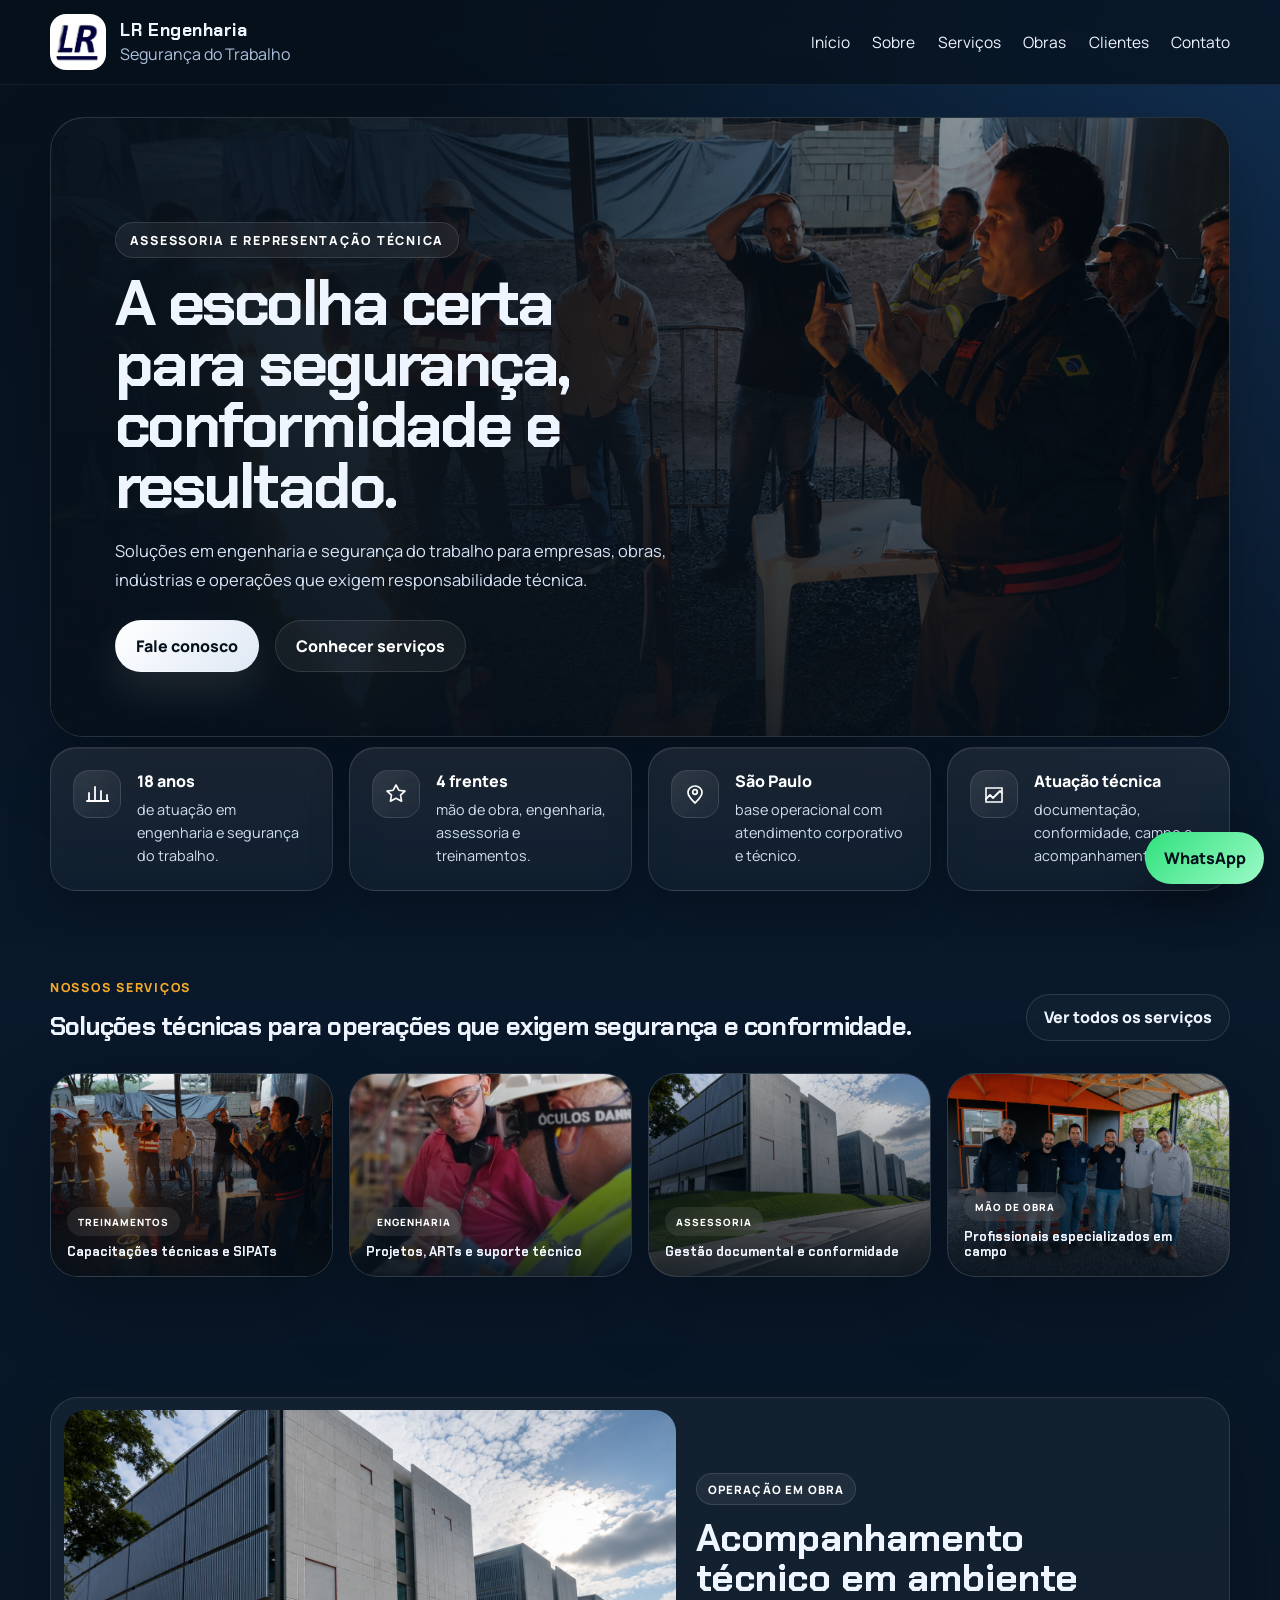
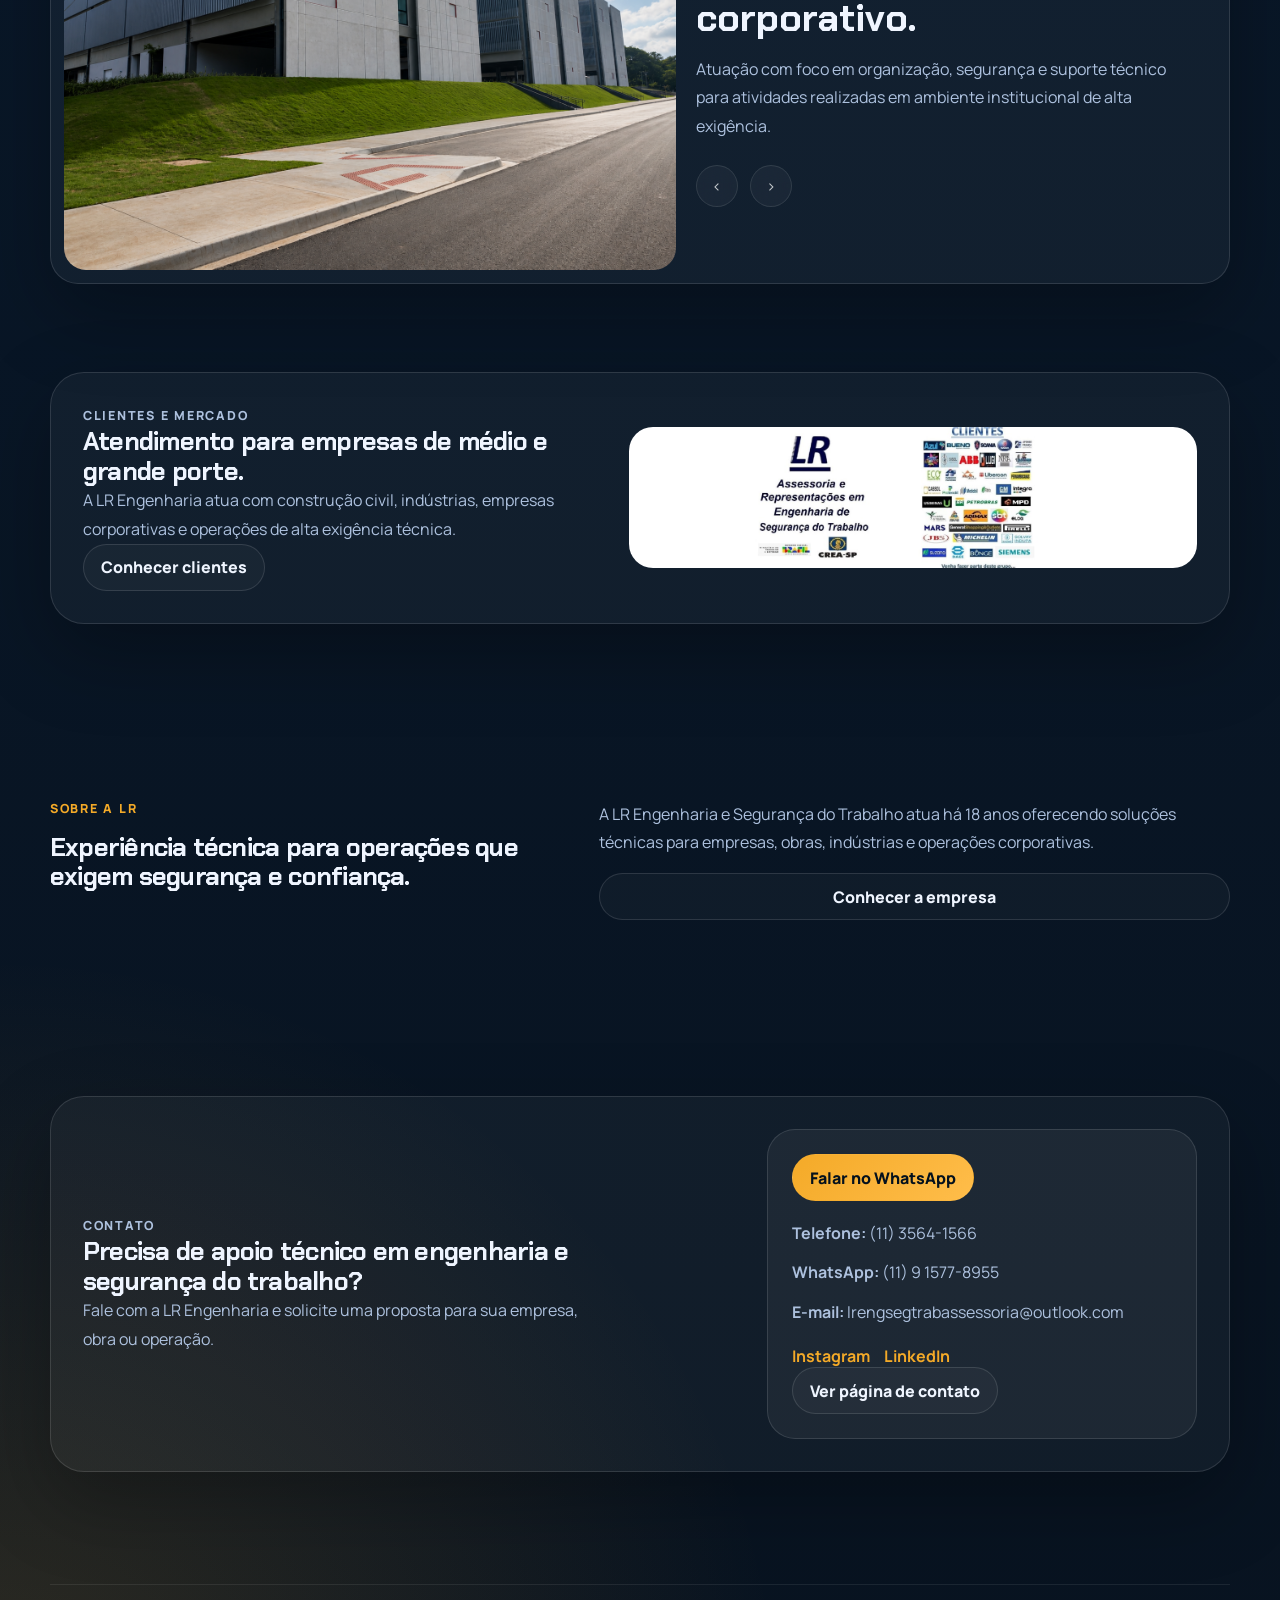
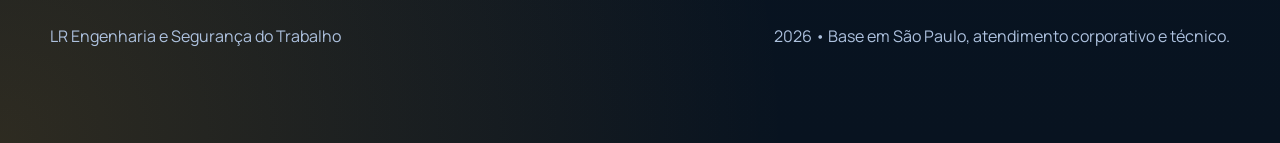
==== index.html @ dc9b36df "estrutura inicial do site LR Engenharia" ====
<!DOCTYPE html>
<html lang="pt-BR">

<head>
  <meta charset="UTF-8">
  <meta name="viewport" content="width=device-width, initial-scale=1.0">
  <title>LR Engenharia e Segurança do Trabalho</title>

  <meta name="description"
    content="Soluções inteligentes em engenharia e segurança do trabalho para empresas, indústrias e obras em São Paulo e em todo o Brasil.">

  <link rel="preconnect" href="https://fonts.googleapis.com">
  <link rel="preconnect" href="https://fonts.gstatic.com" crossorigin>

  <link
    href="https://fonts.googleapis.com/css2?family=Chakra+Petch:wght@500;600;700&family=Manrope:wght@400;500;600;700;800&display=swap"
    rel="stylesheet">

  <link rel="stylesheet" href="./css/global.css">
  <link rel="stylesheet" href="./css/header.css">
  <link rel="stylesheet" href="./css/hero.css">
  <link rel="stylesheet" href="./css/metrics.css">
  <link rel="stylesheet" href="./css/about.css">
  <link rel="stylesheet" href="./css/services.css">
  <link rel="stylesheet" href="./css/works.css">
  <link rel="stylesheet" href="./css/clients.css">
  <link rel="stylesheet" href="./css/contact.css">
  <link rel="stylesheet" href="./css/footer.css">
  <link rel="stylesheet" href="./css/whatsapp.css">
  <link rel="stylesheet" href="./css/responsive.css">
</head>

<body>
  <a class="skip-link" href="#conteudo">Pular para o conteúdo</a>

  <header class="site-header">
    <div class="container header-inner">
      <a class="brand" href="./index.html" aria-label="LR Engenharia e Segurança do Trabalho">
        <img src="./assets/media/logo-lr.jfif" alt="Logo LR Engenharia">

        <div class="brand-copy">
          <strong>LR Engenharia</strong>
          <span>Segurança do Trabalho</span>
        </div>
      </a>

      <button class="menu-toggle" type="button" aria-expanded="false" aria-controls="primary-nav"
        aria-label="Abrir menu">
        <span></span>
        <span></span>
      </button>

      <nav class="primary-nav" id="primary-nav" aria-label="Principal">
        <a href="./index.html">Início</a>
        <a href="./pages/sobre.html">Sobre</a>
        <a href="./pages/servicos.html">Serviços</a>
        <a href="./pages/obras.html">Obras</a>
        <a href="./pages/clientes.html">Clientes</a>
        <a href="./pages/contato.html">Contato</a>
      </nav>
    </div>
  </header>

  <main id="conteudo">

    <!-- HERO -->
    <section class="hero" id="inicio">
      <div class="container">
        <div class="hero-showcase">
          <div class="hero-slider" aria-label="Destaques da LR Engenharia">

            <article class="hero-slide hero-slide--training is-active">
              <img src="./assets/media/treinamento-fogo.png" alt="Treinamento prático de segurança do trabalho em obra">

              <div class="hero-overlay">
                <p class="eyebrow">Assessoria e representação técnica</p>

                <h1>A escolha certa para segurança, conformidade e resultado.</h1>

                <p class="hero-text">
                  Soluções em engenharia e segurança do trabalho para empresas,
                  obras, indústrias e operações que exigem responsabilidade técnica.
                </p>

                <div class="hero-actions">
                  <a class="button button-primary" href="https://wa.me/5511915778955" target="_blank" rel="noreferrer">
                    Fale conosco
                  </a>

                  <a class="button button-secondary" href="./pages/servicos.html">
                    Conhecer serviços
                  </a>
                </div>
              </div>
            </article>

            <article class="hero-slide hero-slide--team">
              <img src="./assets/media/faculdade-de-medicina-usp-rbp-sp.png"
                alt="Equipe da LR Engenharia em ambiente corporativo de obra">

              <div class="hero-overlay">
                <p class="eyebrow">Operação em campo</p>

                <h1>Suporte técnico para obras, indústrias e operações críticas.</h1>

                <p class="hero-text">
                  Atuação em campo com foco em segurança, documentação,
                  treinamentos e acompanhamento contínuo.
                </p>

                <div class="hero-actions">
                  <a class="button button-primary" href="./pages/obras.html">
                    Ver obras
                  </a>
                </div>
              </div>
            </article>

            <article class="hero-slide hero-slide--partnership">
              <img src="./assets/media/parceria-mpd-engenharia.png"
                alt="Equipe da LR Engenharia em parceria com cliente">

              <div class="hero-overlay">
                <p class="eyebrow">Conformidade e confiança</p>

                <h1>Engenharia e segurança para empresas que exigem qualidade.</h1>

                <p class="hero-text">
                  Assessoria, treinamentos, documentação técnica e mão de obra
                  especializada para sustentar a operação do cliente.
                </p>

                <div class="hero-actions">
                  <a class="button button-primary" href="./pages/clientes.html">
                    Conhecer atuação
                  </a>
                </div>
              </div>
            </article>

          </div>
        </div>
      </div>
    </section>

    <!-- MÉTRICAS -->
    <section class="metrics">
      <div class="container metrics-panel">
        <div class="metrics-grid">

          <article>
            <div class="metric-icon" aria-hidden="true">
              <svg viewBox="0 0 24 24" fill="none">
                <path d="M4 19V11M10 19V5M16 19V9M22 19V13M2 19H24" stroke="currentColor" stroke-width="1.8"
                  stroke-linecap="round" />
              </svg>
            </div>

            <div>
              <strong>18 anos</strong>
              <span>de atuação em engenharia e segurança do trabalho.</span>
            </div>
          </article>

          <article>
            <div class="metric-icon" aria-hidden="true">
              <svg viewBox="0 0 24 24" fill="none">
                <path d="M12 3L14.8 8.2L21 9.1L16.5 13.2L17.6 19.2L12 16.2L6.4 19.2L7.5 13.2L3 9.1L9.2 8.2L12 3Z"
                  stroke="currentColor" stroke-width="1.6" stroke-linejoin="round" />
              </svg>
            </div>

            <div>
              <strong>4 frentes</strong>
              <span>mão de obra, engenharia, assessoria e treinamentos.</span>
            </div>
          </article>

          <article>
            <div class="metric-icon" aria-hidden="true">
              <svg viewBox="0 0 24 24" fill="none">
                <path d="M12 21C15.5 17.5 19 14.4 19 10.5C19 6.9 15.9 4 12 4C8.1 4 5 6.9 5 10.5C5 14.4 8.5 17.5 12 21Z"
                  stroke="currentColor" stroke-width="1.7" />
                <circle cx="12" cy="10" r="2.3" stroke="currentColor" stroke-width="1.7" />
              </svg>
            </div>

            <div>
              <strong>São Paulo</strong>
              <span>base operacional com atendimento corporativo e técnico.</span>
            </div>
          </article>

          <article>
            <div class="metric-icon" aria-hidden="true">
              <svg viewBox="0 0 24 24" fill="none">
                <path d="M4 17L8 13L11 16L18 9L20 11" stroke="currentColor" stroke-width="1.8" stroke-linecap="round"
                  stroke-linejoin="round" />
                <path d="M4 6H20V20H4V6Z" stroke="currentColor" stroke-width="1.6" />
              </svg>
            </div>

            <div>
              <strong>Atuação técnica</strong>
              <span>documentação, conformidade, campo e acompanhamento.</span>
            </div>
          </article>

        </div>
      </div>
    </section>

    <!-- SERVIÇOS RESUMIDOS -->
    <section class="section services" id="servicos">
      <div class="container">
        <div class="section-heading section-heading-inline">
          <div>
            <p class="eyebrow">Nossos serviços</p>
            <h2>Soluções técnicas para operações que exigem segurança e conformidade.</h2>
          </div>

          <a class="button button-secondary" href="./pages/servicos.html">
            Ver todos os serviços
          </a>
        </div>

        <div class="services-feature-grid">
          <article class="service-feature-card">
            <img src="./assets/media/treinamento-fogo.png" alt="Treinamento de segurança do trabalho">

            <div class="service-feature-copy">
              <span>Treinamentos</span>
              <h3>Capacitações técnicas e SIPATs</h3>
            </div>
          </article>

          <article class="service-feature-card">
            <img src="./assets/media/projeto-sylvamo.jpeg" alt="Atuação técnica em ambiente industrial">

            <div class="service-feature-copy">
              <span>Engenharia</span>
              <h3>Projetos, ARTs e suporte técnico</h3>
            </div>
          </article>

          <article class="service-feature-card">
            <img src="./assets/media/faculdade-de-medicina-usp-rbp-sp2.png" alt="Obra acompanhada pela LR Engenharia">

            <div class="service-feature-copy">
              <span>Assessoria</span>
              <h3>Gestão documental e conformidade</h3>
            </div>
          </article>

          <article class="service-feature-card">
            <img src="./assets/media/parceria-mpd-engenharia.png" alt="Equipe técnica em operação de campo">

            <div class="service-feature-copy">
              <span>Mão de obra</span>
              <h3>Profissionais especializados em campo</h3>
            </div>
          </article>
        </div>
      </div>
    </section>

    <!-- OBRAS RESUMIDAS -->
    <div class="work-slider">

      <!-- SLIDE 1 -->
      <div class="work-slide is-active">

        <div class="work-slide-image">
          <img src="./assets/media/faculdade-de-medicina-usp-rbp-sp2.png" alt="Obra acompanhada pela LR Engenharia">
        </div>

        <div class="work-slide-copy">

          <span>Operação em obra</span>

          <h3>
            Acompanhamento técnico em ambiente corporativo.
          </h3>

          <p>
            Atuação com foco em organização, segurança e suporte técnico
            para atividades realizadas em ambiente institucional
            de alta exigência.
          </p>

          <div class="work-controls">

            <button class="work-arrow work-prev" type="button" aria-label="Obra anterior">
              &lt;
            </button>

            <button class="work-arrow work-next" type="button" aria-label="Próxima obra">
              &gt;
            </button>

          </div>

        </div>

      </div>

      <!-- SLIDE 2 -->
      <div class="work-slide">

        <div class="work-slide-image">
          <img src="./assets/media/faculdade-de-medicina-usp-rbp-sp3.png"
            alt="Infraestrutura acompanhada pela LR Engenharia">
        </div>

        <div class="work-slide-copy">

          <span>Infraestrutura</span>

          <h3>
            Suporte técnico em operações estruturais.
          </h3>

          <p>
            Presença em campo para acompanhamento de atividades,
            leitura operacional, conformidade e melhoria da
            segurança nos processos.
          </p>

          <div class="work-controls">

            <button class="work-arrow work-prev" type="button" aria-label="Obra anterior">
              &lt;
            </button>

            <button class="work-arrow work-next" type="button" aria-label="Próxima obra">
              &gt;
            </button>

          </div>

        </div>

      </div>

      <!-- SLIDE 3 -->
      <div class="work-slide">

        <div class="work-slide-image">
          <img src="./assets/media/faculdade-de-medicina-usp-rbp-sp3.png" alt="Atuação técnica em ambiente industrial">
        </div>

        <div class="work-slide-copy">

          <span>Indústria</span>

          <h3>
            Atuação em ambientes produtivos e industriais.
          </h3>

          <p>
            Apoio técnico para operações industriais com exigência
            de segurança, documentação e acompanhamento especializado.
          </p>

          <div class="work-controls">

            <button class="work-arrow work-prev" type="button" aria-label="Obra anterior">
              &lt;
            </button>

            <button class="work-arrow work-next" type="button" aria-label="Próxima obra">
              &gt;
            </button>

          </div>

        </div>

      </div>

    </div>

    <!-- CLIENTES RESUMIDOS -->
    <section class="section clients" id="clientes">
      <div class="container clients-panel">
        <div class="clients-copy">
          <p class="eyebrow">Clientes e mercado</p>

          <h2>Atendimento para empresas de médio e grande porte.</h2>

          <p>
            A LR Engenharia atua com construção civil, indústrias,
            empresas corporativas e operações de alta exigência técnica.
          </p>

          <a class="button button-secondary" href="./pages/clientes.html">
            Conhecer clientes
          </a>
        </div>

        <div class="client-proof">
          <img src="./assets/media/logo-clientes.jfif" alt="Clientes atendidos pela LR Engenharia">
        </div>
      </div>
    </section>

    <!-- SOBRE RESUMIDO -->
    <section class="section about" id="sobre">
      <div class="container split-layout">
        <div class="section-heading">
          <p class="eyebrow">Sobre a LR</p>
          <h2>Experiência técnica para operações que exigem segurança e confiança.</h2>
        </div>

        <div class="about-copy">
          <p>
            A LR Engenharia e Segurança do Trabalho atua há 18 anos oferecendo
            soluções técnicas para empresas, obras, indústrias e operações corporativas.
          </p>

          <a class="button button-secondary" href="./pages/sobre.html">
            Conhecer a empresa
          </a>
        </div>
      </div>
    </section>

    <!-- CONTATO RESUMIDO -->
    <section class="section cta" id="contato">
      <div class="container cta-panel">
        <div>
          <p class="eyebrow">Contato</p>

          <h2>Precisa de apoio técnico em engenharia e segurança do trabalho?</h2>

          <p>
            Fale com a LR Engenharia e solicite uma proposta para sua empresa,
            obra ou operação.
          </p>
        </div>

        <div class="contact-card">
          <a class="button button-primary" href="https://wa.me/5511915778955" target="_blank" rel="noreferrer">
            Falar no WhatsApp
          </a>

          <ul>
            <li><strong>Telefone:</strong> (11) 3564-1566</li>
            <li><strong>WhatsApp:</strong> (11) 9 1577-8955</li>
            <li><strong>E-mail:</strong> lrengsegtrabassessoria@outlook.com</li>
          </ul>

          <div class="social-links" aria-label="Redes sociais da empresa">
            <a href="https://www.instagram.com/lr.eng10/" target="_blank" rel="noreferrer">Instagram</a>

            <a href="https://www.linkedin.com/in/lr-engenharia-e-seguran%C3%A7a-trabalho-809b781a6/" target="_blank"
              rel="noreferrer">
              LinkedIn
            </a>
          </div>

          <a class="button button-secondary" href="./pages/contato.html">
            Ver página de contato
          </a>
        </div>
      </div>
    </section>

  </main>

  <footer class="site-footer">
    <div class="container footer-inner">
      <p>LR Engenharia e Segurança do Trabalho</p>
      <p><span id="current-year"></span> • Base em São Paulo, atendimento corporativo e técnico.</p>
    </div>
  </footer>

  <a class="whatsapp-float" href="https://wa.me/5511915778955" target="_blank" rel="noreferrer"
    aria-label="Falar no WhatsApp">
    WhatsApp
  </a>

  <script src="./js/menu.js"></script>
  <script src="./js/slider.js"></script>
  <script src="./js/works-slider.js"></script>
  <script src="./js/main.js"></script>
</body>

</html>
---- css/global.css ----
:root {
    --bg: #081320;
    --surface: #0d1d31;
    --surface-soft: #132843;
    --card: rgba(255, 255, 255, 0.04);
    --card-strong: rgba(255, 255, 255, 0.08);
    --text: #eff5ff;
    --muted: #adc1de;
    --line: rgba(255, 255, 255, 0.12);
    --primary: #1c4f8f;
    --primary-soft: #2766b3;
    --accent: #f4aa28;
    --accent-strong: #ffbd4a;
    --shadow: 0 30px 80px rgba(0, 0, 0, 0.28);
    --radius: 24px;
    --container: min(1180px, calc(100% - 2rem));
}

* {
    box-sizing: border-box;
}

html {
    scroll-behavior: smooth;
}

body {
    margin: 0;
    min-width: 320px;
    font-family: "Manrope", sans-serif;
    color: var(--text);
    background:
        radial-gradient(circle at top right, rgba(39, 102, 179, 0.35), transparent 24%),
        radial-gradient(circle at bottom left, rgba(244, 170, 40, 0.16), transparent 22%),
        linear-gradient(180deg, #06111c 0%, #09182a 30%, #081320 100%);
}

img {
    display: block;
    max-width: 100%;
}

a {
    color: inherit;
    text-decoration: none;
}

button {
    font: inherit;
}

.container {
    width: var(--container);
    margin: 0 auto;
}

.section {
    padding: 5.5rem 0;
}

h1,
h2,
h3 {
    margin: 0;
    font-family: "Chakra Petch", sans-serif;
    line-height: 1;
}

h1 {
    font-size: clamp(2.25rem, 4.1vw, 4.1rem);
    line-height: 0.95;
    max-width: 11ch;
}

h2 {
    font-size: clamp(1.35rem, 2vw, 2rem);
    line-height: 1.15;
    letter-spacing: -0.03em;
}

h3 {
    font-size: 1.35rem;
    line-height: 1.1;
}

.eyebrow {
    margin: 0 0 1rem;
    color: var(--accent);
    text-transform: uppercase;
    letter-spacing: 0.14em;
    font-size: 0.78rem;
    font-weight: 800;
}

.button {
    display: inline-flex;
    align-items: center;
    justify-content: center;
    min-height: 46px;
    padding: 0.72rem 1.05rem;
    border-radius: 999px;
    border: 1px solid transparent;
    font-weight: 800;
    transition: transform 180ms ease, background 180ms ease, border-color 180ms ease;
}

.button:hover,
.button:focus-visible {
    transform: translateY(-1px);
}

.button-primary {
    color: #04111d;
    background: linear-gradient(135deg, var(--accent), var(--accent-strong));
}

.button-secondary {
    border-color: var(--line);
    background: rgba(255, 255, 255, 0.03);
}
---- css/header.css ----
.skip-link {
    position: absolute;
    left: 1rem;
    top: -4rem;
    z-index: 100;
    padding: 0.8rem 1rem;
    border-radius: 999px;
    color: #06111c;
    background: var(--accent);
}

.skip-link:focus {
    top: 1rem;
}

.site-header {
    position: sticky;
    top: 0;
    z-index: 20;
    backdrop-filter: blur(16px);
    background: rgba(6, 17, 28, 0.72);
    border-bottom: 1px solid rgba(255, 255, 255, 0.06);
}

.header-inner {
    display: flex;
    align-items: center;
    justify-content: space-between;
    gap: 1rem;
    min-height: 84px;
}

.brand {
    display: inline-flex;
    align-items: center;
    gap: 0.9rem;
}

.brand img {
    width: 56px;
    height: 56px;
    object-fit: contain;
    border-radius: 16px;
    background: #fff;
    padding: 0.35rem;
}

.brand-copy {
    display: grid;
    gap: 0.15rem;
}

.brand-copy strong {
    font-family: "Chakra Petch", sans-serif;
    font-size: 1.1rem;
    letter-spacing: 0.03em;
}

.brand-copy span {
    color: var(--muted);
}

.primary-nav {
    display: flex;
    align-items: center;
    gap: 1.4rem;
}

.primary-nav a {
    font-size: 0.97rem;
    position: relative;
}

.primary-nav a::after {
    content: "";
    position: absolute;
    left: 0;
    bottom: -0.35rem;
    width: 100%;
    height: 2px;
    transform: scaleX(0);
    transform-origin: left;
    background: linear-gradient(90deg, var(--accent), transparent);
    transition: transform 180ms ease;
}

.primary-nav a:hover::after,
.primary-nav a:focus-visible::after {
    transform: scaleX(1);
}

.menu-toggle {
    display: none;
    width: 52px;
    height: 52px;
    border: 1px solid var(--line);
    border-radius: 16px;
    background: rgba(255, 255, 255, 0.02);
    color: var(--text);
}

.menu-toggle span {
    display: block;
    width: 22px;
    height: 2px;
    margin: 6px auto;
    background: currentColor;
}
---- css/hero.css ----
.hero {
    padding: 2rem 0 0;
}

.hero-showcase {
    position: relative;
}

.hero-slider {
    position: relative;
    min-height: 620px;
    overflow: hidden;
    border-radius: 34px;
    border: 1px solid rgba(255, 255, 255, 0.14);
    background: #06111c;
    box-shadow: var(--shadow);
}

.hero-slide {
    position: absolute;
    inset: 0;
    opacity: 0;
    transition: opacity 900ms ease;
}

.hero-slide.is-active {
    opacity: 1;
}

.hero-slide img {
    width: 100%;
    height: 100%;
    object-fit: cover;
    object-position: center;
    transform: scale(1.03);
}

.hero-slide::after {
    content: "";
    position: absolute;
    inset: 0;
    background:
        linear-gradient(90deg,
            rgba(6, 17, 28, 0.96) 0%,
            rgba(6, 17, 28, 0.84) 35%,
            rgba(6, 17, 28, 0.48) 65%,
            rgba(6, 17, 28, 0.22) 100%),
        linear-gradient(180deg,
            rgba(6, 17, 28, 0.12) 0%,
            rgba(6, 17, 28, 0.78) 100%);
}

.hero-overlay {
    position: absolute;
    left: clamp(1.5rem, 5vw, 4.5rem);
    bottom: clamp(1.5rem, 5vw, 4rem);
    z-index: 2;
    width: min(92%, 680px);
}

.hero-overlay .eyebrow {
    display: inline-flex;
    align-items: center;
    gap: 0.55rem;

    padding: 0.55rem 0.85rem;

    border-radius: 999px;

    margin-bottom: 1rem;

    color: #ffffff;

    background: rgba(255, 255, 255, 0.06);

    border: 1px solid rgba(255, 255, 255, 0.12);

    backdrop-filter: blur(10px);
}

.hero-overlay h1 {
    max-width: 13ch;
    font-size: clamp(2.5rem, 5vw, 5rem);
    line-height: 0.95;
    letter-spacing: -0.04em;
}

.hero-text {
    max-width: 58ch;
    margin: 1.2rem 0 0;
    font-size: 1.03rem;
    line-height: 1.75;
    color: #d6e4f7;
}

.hero-actions {
    display: flex;
    flex-wrap: wrap;
    gap: 1rem;
    margin-top: 1.6rem;
}

.hero-actions .button {
    min-height: 52px;
    padding: 0.85rem 1.25rem;
}

.hero-actions .button-primary {
    color: #06111c;

    background:
        linear-gradient(135deg,
            #ffffff,
            #dfe8f5);

    box-shadow:
        0 18px 40px rgba(255, 255, 255, 0.10);
}

.hero-actions .button-primary:hover {
    background:
        linear-gradient(135deg,
            #ffffff,
            #ffffff);

    transform: translateY(-2px);
}

.hero-actions .button-secondary {
    color: #ffffff;

    border: 1px solid rgba(255, 255, 255, 0.12);

    background: rgba(255, 255, 255, 0.05);

    backdrop-filter: blur(10px);
}

.hero-slide--training img {
    object-position: center 30%;
}

.hero-slide--team img {
    object-position: center 24%;
}

.hero-slide--partnership img {
    object-position: center 22%;
}
---- css/metrics.css ----
.metrics {
    position: relative;
    z-index: 3;

    margin-top: 10px;
    padding-bottom: 0;
}

.metrics-panel {
    position: relative;
}

.metrics-grid {
    display: grid;
    grid-template-columns: repeat(4, 1fr);
    gap: 1rem;
}

.metrics article {
    position: relative;

    display: flex;
    align-items: flex-start;
    gap: 1rem;

    padding: 1.4rem;

    border-radius: 26px;

    border: 1px solid rgba(255, 255, 255, 0.12);

    background:
        linear-gradient(180deg,
            rgba(255, 255, 255, 0.08),
            rgba(255, 255, 255, 0.03));

    backdrop-filter: blur(16px);

    box-shadow:
        0 20px 40px rgba(0, 0, 0, 0.24),
        inset 0 1px 0 rgba(255, 255, 255, 0.06);

    transition:
        transform 220ms ease,
        border-color 220ms ease,
        background 220ms ease;
}

.metrics article:hover {
    transform: translateY(-4px);

    border-color: rgba(255, 255, 255, 0.18);

    background:
        linear-gradient(180deg,
            rgba(255, 255, 255, 0.11),
            rgba(255, 255, 255, 0.04));
}

.metric-icon {
    flex: 0 0 48px;

    display: inline-flex;
    align-items: center;
    justify-content: center;

    width: 48px;
    height: 48px;

    border-radius: 16px;

    color: #ffffff;

    background:
        linear-gradient(135deg,
            rgba(255, 255, 255, 0.10),
            rgba(255, 255, 255, 0.03));

    border: 1px solid rgba(255, 255, 255, 0.10);
}

.metric-icon svg {
    width: 24px;
    height: 24px;
}

.metrics strong {
    display: block;

    margin-bottom: 0.35rem;

    color: #ffffff;

    font-size: 1rem;
    font-weight: 800;
}

.metrics span {
    display: block;

    color: #d0deef;

    font-size: 0.9rem;
    line-height: 1.6;
}
---- css/about.css ----
.about {
    padding-top: 5.5rem;
}

.split-layout {
    display: grid;
    grid-template-columns: 0.9fr 1.1fr;
    gap: 2rem;
    align-items: start;
}

.about-copy {
    display: grid;
    gap: 1rem;
}

.about-copy p {
    margin: 0;
    line-height: 1.8;
    color: var(--muted);
}

.about-tags {
    display: flex;
    flex-wrap: wrap;
    gap: 0.8rem;
    margin-top: 0.5rem;
}

.about-tags span {
    padding: 0.7rem 0.95rem;
    border-radius: 999px;
    border: 1px solid var(--line);
    background: rgba(255, 255, 255, 0.03);
}
---- css/services.css ----
.section-heading-inline {
    display: flex;
    align-items: end;
    justify-content: space-between;
    gap: 1.5rem;
}

.section-note {
    max-width: 34ch;
    line-height: 1.7;
    color: var(--muted);
}

.services-grid {
    display: grid;
    grid-template-columns: repeat(4, 1fr);
    gap: 1rem;
    margin-top: 2rem;
}

.service-card {
    min-height: 250px;
    padding: 1.5rem;
    border-radius: var(--radius);
    border: 1px solid var(--line);
    background: var(--card);
    box-shadow: var(--shadow);
}

.service-card h3 {
    margin-bottom: 0.75rem;
}

.service-card p {
    margin: 0;
    line-height: 1.75;
    color: var(--muted);
}

.services-feature-grid {
    display: grid;
    grid-template-columns: repeat(4, 1fr);
    gap: 1rem;
    margin-top: 2rem;
}

.service-feature-card {
    position: relative;

    overflow: hidden;

    min-height: 190px;

    aspect-ratio: 1 / 0.72;

    border-radius: 28px;

    border: 1px solid var(--line);

    background: var(--card);

    box-shadow: var(--shadow);
}

.service-feature-card img {
    width: 100%;
    height: 100%;
    object-fit: cover;
    transition: transform 450ms ease;
}

.service-feature-card::after {
    content: "";
    position: absolute;
    inset: 0;
    background:
        linear-gradient(180deg,
            rgba(6, 17, 28, 0.05) 0%,
            rgba(6, 17, 28, 0.88) 100%);
}

.service-feature-card:hover img {
    transform: scale(1.06);
}

.service-feature-copy {
    position: absolute;
    left: 1rem;
    right: 1rem;
    bottom: 1rem;
    z-index: 1;
}

.service-feature-copy span {
    display: inline-flex;
    margin-bottom: 0.55rem;
    padding: 0.45rem 0.7rem;
    border-radius: 999px;
    color: #ffffff;
    font-size: 0.62rem;
    font-weight: 800;
    letter-spacing: 0.1em;
    text-transform: uppercase;
    background: rgba(255, 255, 255, 0.08);
    backdrop-filter: blur(10px);
}

.service-feature-copy h3 {

    font-size: 0.80rem;
    line-height: 1.2;
}
---- css/works.css ----
.works-grid {
    display: grid;
    grid-template-columns: 1.15fr 0.85fr 0.85fr;
    gap: 1rem;
    margin-top: 2rem;
}

.work-card {
    position: relative;
    overflow: hidden;
    min-height: 360px;

    border-radius: calc(var(--radius) + 6px);
    border: 1px solid var(--line);

    background: var(--card);
    box-shadow: var(--shadow);
}

.work-card img {
    width: 100%;
    height: 100%;
    object-fit: cover;
    object-position: center center;

    transition: transform 400ms ease;
}

.work-card:hover img {
    transform: scale(1.04);
}

.work-card-featured {
    min-height: 460px;
}

.work-card-copy {
    position: absolute;
    left: 1rem;
    right: 1rem;
    bottom: 1rem;

    padding: 1rem;
    border-radius: 18px;

    backdrop-filter: blur(12px);

    background:
        linear-gradient(180deg,
            rgba(8, 19, 32, 0.12),
            rgba(8, 19, 32, 0.9));
}

.work-card-copy span {
    display: block;
    margin-bottom: 0.45rem;

    color: #d5e5ff;

    text-transform: uppercase;
    letter-spacing: 0.11em;
    font-size: 0.72rem;
    font-weight: 800;
}

.work-card-copy h3 {
    font-size: 1.05rem;
    line-height: 1.25;
}

.work-card--building-a img {
    object-position: center 52%;
}

.work-card--building-b img {
    object-position: center 54%;
}

.work-card--portrait img {
    object-position: center 18%;
}

.work-slider {
    position: relative;
    width: 100%;
    max-width: 1180px;
    margin: 2rem auto 0;
}

.work-slide {
    display: none;
    grid-template-columns: 1fr 0.85fr;
    gap: 1.2rem;
    align-items: center;

    padding: 0.8rem;
    border-radius: 28px;
    border: 1px solid var(--line);
    background: var(--card);
    box-shadow: var(--shadow);
}

.work-slide.is-active {
    display: grid;
}

.work-slide-image {
    min-height: 260px;
    border-radius: 22px;
    overflow: hidden;
}

.work-slide-image img {
    width: 100%;
    height: 100%;
    object-fit: cover;
}

.work-slide-copy {
    padding: 0.5rem 1rem 0.5rem 0;
}

.work-slide-copy span {
    display: inline-flex;
    margin-bottom: 0.8rem;
    padding: 0.45rem 0.7rem;
    border-radius: 999px;

    color: #ffffff;
    font-size: 0.72rem;
    font-weight: 800;
    letter-spacing: 0.1em;
    text-transform: uppercase;

    background: rgba(255, 255, 255, 0.06);
    border: 1px solid rgba(255, 255, 255, 0.12);
}

.work-slide-copy h3 {
    max-width: 16ch;
    margin-bottom: 1rem;
    font-size: clamp(1.6rem, 3vw, 2.8rem);
    line-height: 1.05;
}

.work-slide-copy p {
    max-width: 48ch;
    margin: 0;
    color: var(--muted);
    line-height: 1.8;
}

.work-controls {
    display: flex;
    gap: 0.8rem;

    margin-top: 1.5rem;
}

.work-arrow {
    display: inline-flex;
    align-items: center;
    justify-content: center;

    width: 42px;
    height: 42px;

    border-radius: 999px;

    border: 1px solid rgba(255, 255, 255, 0.10);

    color: rgba(255, 255, 255, 0.75);

    background: rgba(255, 255, 255, 0.04);

    backdrop-filter: blur(10px);

    transition:
        background 180ms ease,
        transform 180ms ease,
        color 180ms ease;

    cursor: pointer;
}

.work-arrow:hover {
    color: #ffffff;

    background: rgba(255, 255, 255, 0.10);

    transform: translateY(-2px);
}
---- css/clients.css ----
.clients-panel {
    display: grid;
    grid-template-columns: 0.95fr 1.05fr;
    align-items: center;
    gap: 2rem;

    padding: 2rem;
    border-radius: 34px;

    border: 1px solid var(--line);
    background: var(--card);
    box-shadow: var(--shadow);
}

.clients-copy p {
    margin: 0;
    line-height: 1.8;
    color: var(--muted);
}

.client-proof img {
    width: 100%;
    border-radius: 24px;
    background: #fff;
}
---- css/contact.css ----
.cta-panel {
    display: grid;
    grid-template-columns: 0.95fr 1.05fr;
    align-items: center;
    gap: 2rem;

    padding: 2rem;
    border-radius: 34px;

    border: 1px solid var(--line);
    background: var(--card);
    box-shadow: var(--shadow);
}

.cta-panel p {
    margin: 0;
    line-height: 1.8;
    color: var(--muted);
}

.contact-card {
    justify-self: end;

    width: min(100%, 430px);

    padding: 1.5rem;
    border-radius: 28px;

    border: 1px solid var(--line);

    background: rgba(255, 255, 255, 0.05);
}

.contact-card ul {
    display: grid;
    gap: 0.85rem;
    margin: 1.25rem 0 0;
    padding: 0;
    list-style: none;
}

.contact-card li {
    color: var(--muted);
    line-height: 1.6;
}

.social-links {
    display: flex;
    flex-wrap: wrap;
    gap: 0.9rem;
    margin-top: 1.25rem;
}

.social-links a {
    color: var(--accent);
    font-weight: 700;
}
---- css/footer.css ----
.site-footer {
    padding: 1.5rem 0 5rem;
}

.footer-inner {
    display: flex;
    flex-wrap: wrap;
    justify-content: space-between;
    gap: 0.5rem 1rem;
    border-top: 1px solid rgba(255, 255, 255, 0.08);
    padding-top: 1.5rem;
    color: var(--muted);
}
---- css/whatsapp.css ----
.whatsapp-float {
    position: fixed;
    right: 1rem;
    bottom: 1rem;
    z-index: 18;

    display: inline-flex;
    align-items: center;
    justify-content: center;

    min-height: 52px;
    padding: 0.85rem 1.15rem;

    border-radius: 999px;

    color: #04111d;
    font-weight: 800;

    background: linear-gradient(135deg, #2fe17d, #9dfac7);
    box-shadow: 0 22px 40px rgba(0, 0, 0, 0.25);
}
---- css/responsive.css ----
@media (max-width: 1080px) {

    .split-layout,
    .clients-panel,
    .cta-panel,
    .services-grid,
    .works-grid {
        grid-template-columns: 1fr;
    }

    .metrics-grid,
    .highlight-grid {
        grid-template-columns: repeat(2, 1fr);
    }

    .section-heading-inline {
        align-items: start;
        flex-direction: column;
    }

    .contact-card {
        justify-self: stretch;
        width: 100%;
    }

    .metrics {
        margin-top: -40px;
    }

    .services-feature-grid {
        grid-template-columns: repeat(2, 1fr);
    }
}

@media (max-width: 820px) {
    .menu-toggle {
        display: inline-block;
    }

    .primary-nav {
        position: absolute;
        top: calc(100% + 0.6rem);
        left: 1rem;
        right: 1rem;

        display: grid;
        gap: 0.3rem;

        padding: 1rem;
        border-radius: 24px;
        border: 1px solid var(--line);

        background: rgba(6, 17, 28, 0.96);

        transform: scale(0.98);
        transform-origin: top;
        opacity: 0;
        pointer-events: none;

        transition: opacity 180ms ease, transform 180ms ease;
    }

    .primary-nav.is-open {
        opacity: 1;
        pointer-events: auto;
        transform: scale(1);
    }

    .hero {
        padding-top: 2.5rem;
    }

    h1 {
        max-width: 12ch;
    }

    .hero-slider {
        min-height: 520px;
        border-radius: 24px;
    }

    .hero-overlay h1 {
        max-width: 12ch;
    }

    .hero-text {
        font-size: 0.96rem;
    }

    .brand-copy span {
        font-size: 0.88rem;
    }
}

@media (max-width: 560px) {
    .container {
        width: min(100% - 1rem, 100%);
    }

    .header-inner {
        min-height: 78px;
    }

    .brand {
        gap: 0.7rem;
    }

    .brand img {
        width: 48px;
        height: 48px;
    }

    .brand-copy strong {
        font-size: 0.98rem;
    }

    .metrics-grid {
        grid-template-columns: 1fr;
    }

    .metrics article {
        border-right: 0;
        border-bottom: 1px solid rgba(255, 255, 255, 0.08);
    }

    .metrics article:last-child {
        border-bottom: 0;
    }

    .hero-actions,
    .social-links {
        flex-direction: column;
    }

    .hero-overlay {
        width: calc(100% - 2rem);
    }

    .button,
    .whatsapp-float {
        width: 100%;
    }

    .section,
    .hero {
        padding-left: 0;
        padding-right: 0;
    }

    .section {
        padding-top: 4.5rem;
        padding-bottom: 4.5rem;
    }

    .clients-panel,


    .service-card,
    .highlight-card,
    .metrics article,
    .contact-card {
        padding: 1.15rem;
    }

    .hero {
        padding-top: 1rem;
    }

    .hero-slider {
        min-height: 560px;
        border-radius: 20px;
    }

    .hero-overlay {
        left: 1rem;
        right: 1rem;
        bottom: 1.2rem;
        width: auto;
    }

    .hero-overlay h1 {
        font-size: clamp(2rem, 12vw, 3rem);
    }

    .hero-actions .button {
        width: 100%;
    }

    .metrics {
        margin-top: -25px;
    }

    .metrics-grid {
        gap: 0.8rem;
    }

    .services-feature-grid {
        grid-template-columns: 1fr;
    }

    .service-feature-card {
        min-height: 240px;
    }
}
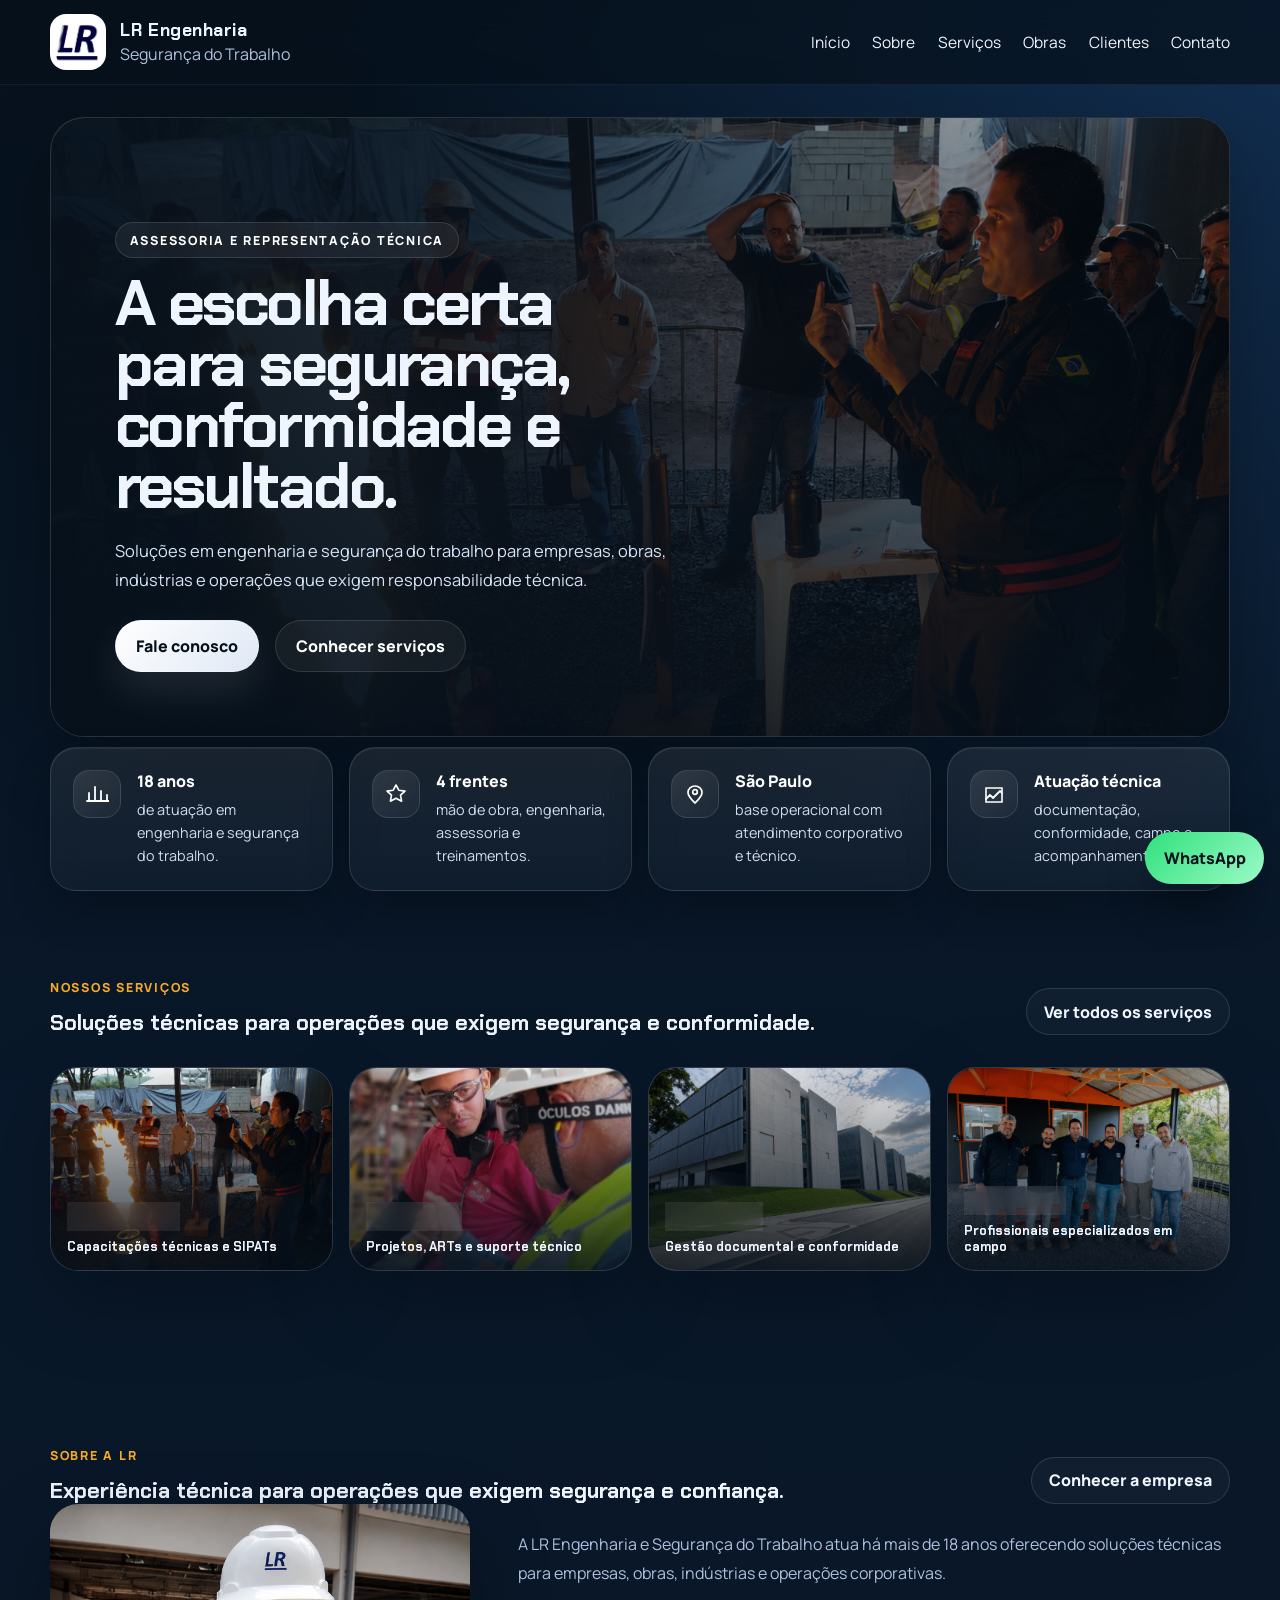
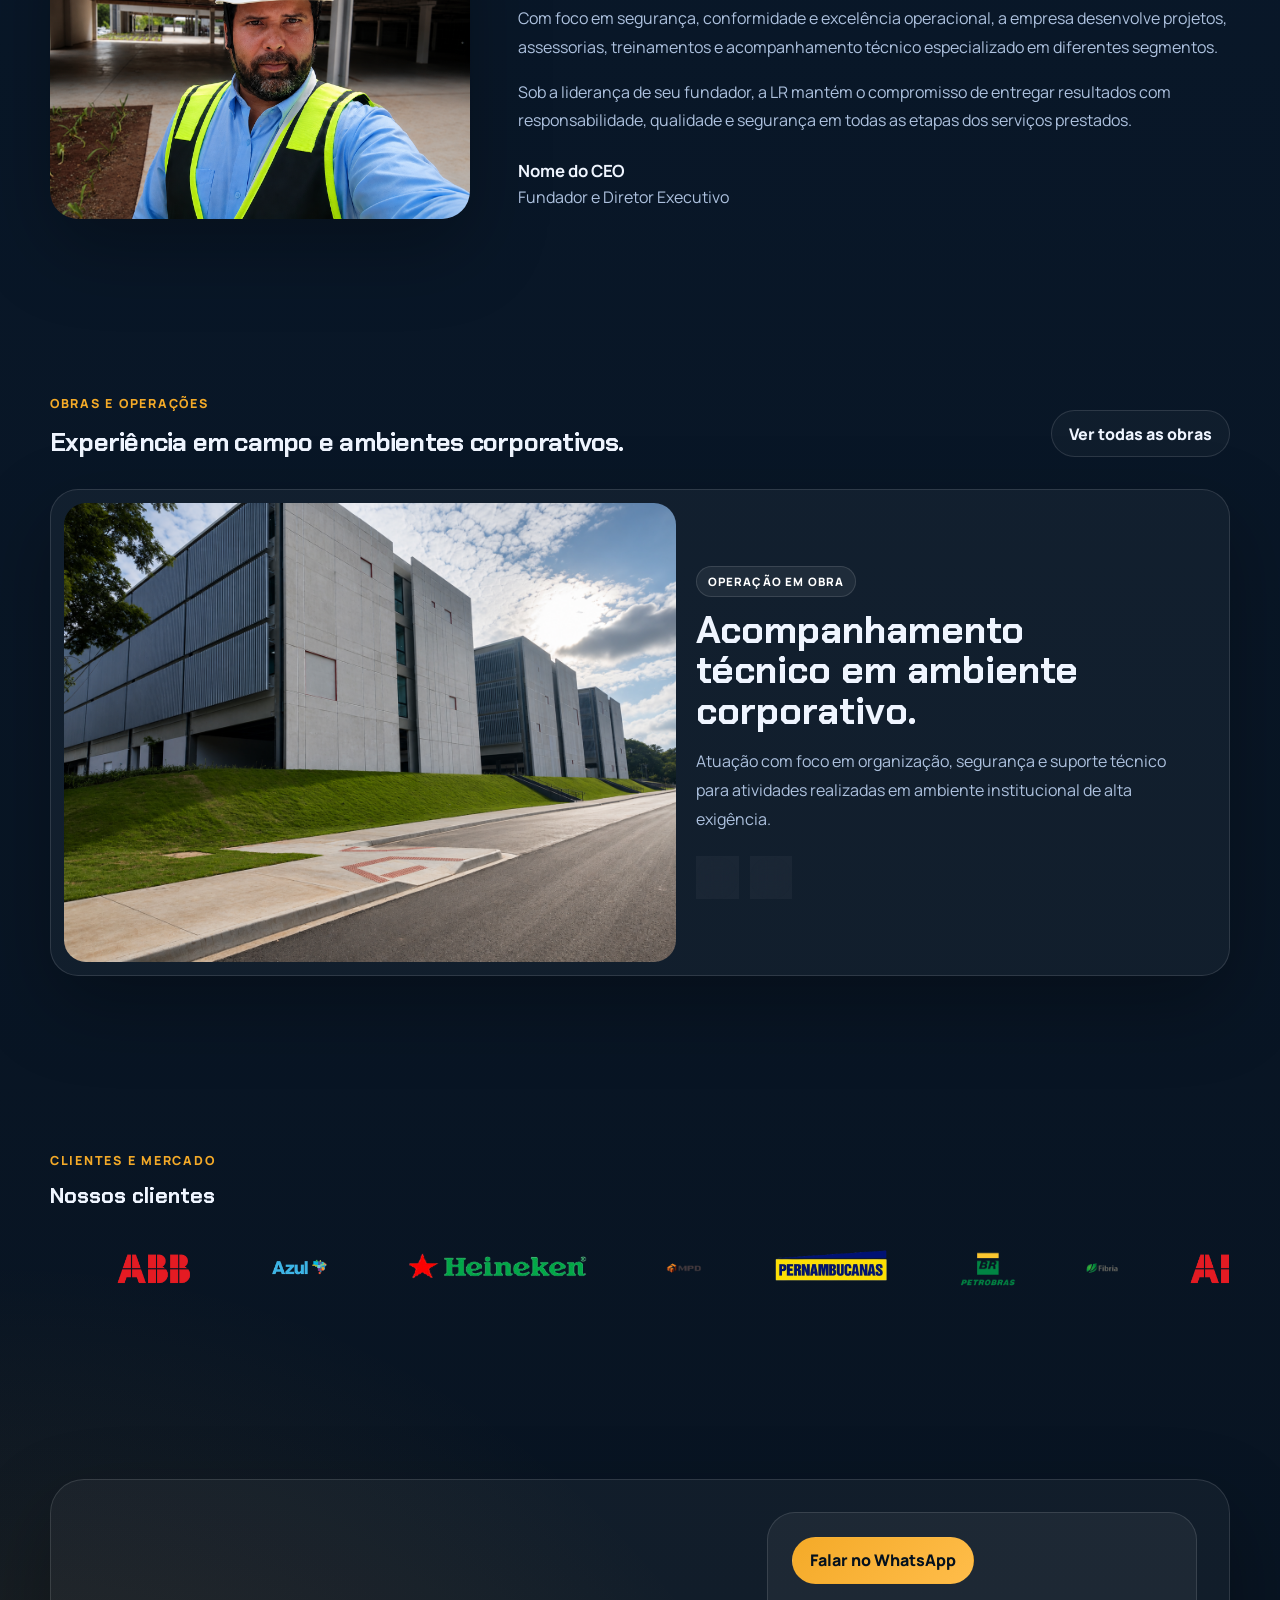
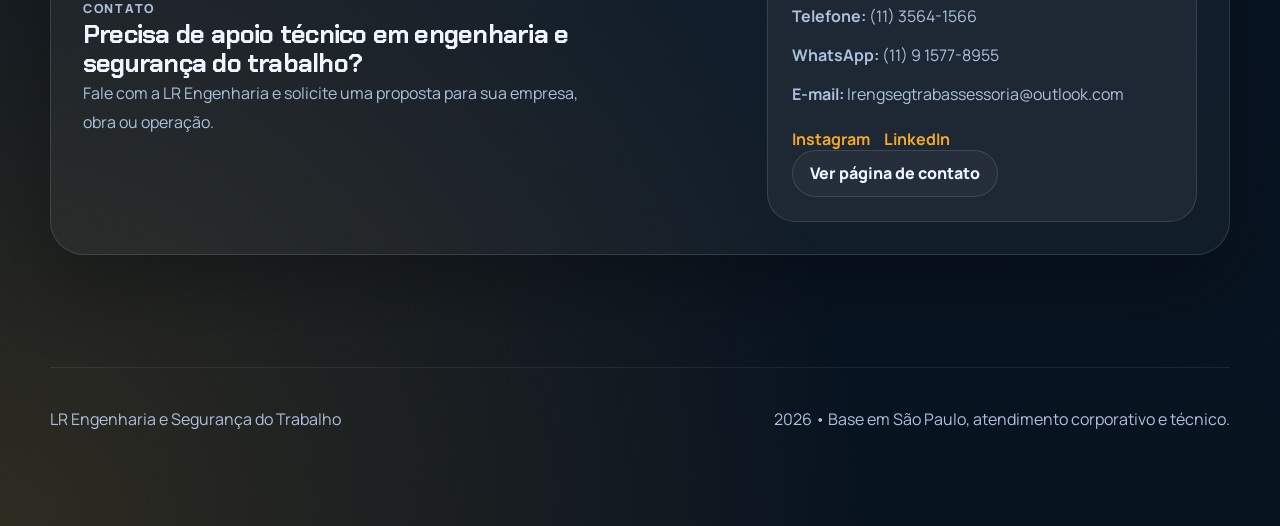
==== commit 7a6d8cf1: "melhora layout da home" ====
--- a/index.html
+++ b/index.html
@@ -36,7 +36,7 @@
   <header class="site-header">
     <div class="container header-inner">
       <a class="brand" href="./index.html" aria-label="LR Engenharia e Segurança do Trabalho">
-        <img src="./assets/media/logo-lr.jfif" alt="Logo LR Engenharia">
+        <img src="./assets/logo/logo-lr.jfif" alt="Logo LR Engenharia">
 
         <div class="brand-copy">
           <strong>LR Engenharia</strong>
@@ -216,7 +216,7 @@
         <div class="section-heading section-heading-inline">
           <div>
             <p class="eyebrow">Nossos serviços</p>
-            <h2>Soluções técnicas para operações que exigem segurança e conformidade.</h2>
+            <h3>Soluções técnicas para operações que exigem segurança e conformidade.</h3>
           </div>
 
           <a class="button button-secondary" href="./pages/servicos.html">
@@ -264,165 +264,242 @@
       </div>
     </section>
 
-    <!-- OBRAS RESUMIDAS -->
-    <div class="work-slider">
-
-      <!-- SLIDE 1 -->
-      <div class="work-slide is-active">
-
-        <div class="work-slide-image">
-          <img src="./assets/media/faculdade-de-medicina-usp-rbp-sp2.png" alt="Obra acompanhada pela LR Engenharia">
-        </div>
-
-        <div class="work-slide-copy">
-
-          <span>Operação em obra</span>
-
-          <h3>
-            Acompanhamento técnico em ambiente corporativo.
-          </h3>
-
-          <p>
-            Atuação com foco em organização, segurança e suporte técnico
-            para atividades realizadas em ambiente institucional
-            de alta exigência.
-          </p>
-
-          <div class="work-controls">
-
-            <button class="work-arrow work-prev" type="button" aria-label="Obra anterior">
-              &lt;
-            </button>
-
-            <button class="work-arrow work-next" type="button" aria-label="Próxima obra">
-              &gt;
-            </button>
-
-          </div>
-
-        </div>
-
-      </div>
-
-      <!-- SLIDE 2 -->
-      <div class="work-slide">
-
-        <div class="work-slide-image">
-          <img src="./assets/media/faculdade-de-medicina-usp-rbp-sp3.png"
-            alt="Infraestrutura acompanhada pela LR Engenharia">
-        </div>
-
-        <div class="work-slide-copy">
-
-          <span>Infraestrutura</span>
-
-          <h3>
-            Suporte técnico em operações estruturais.
-          </h3>
-
-          <p>
-            Presença em campo para acompanhamento de atividades,
-            leitura operacional, conformidade e melhoria da
-            segurança nos processos.
-          </p>
-
-          <div class="work-controls">
-
-            <button class="work-arrow work-prev" type="button" aria-label="Obra anterior">
-              &lt;
-            </button>
-
-            <button class="work-arrow work-next" type="button" aria-label="Próxima obra">
-              &gt;
-            </button>
-
-          </div>
-
-        </div>
-
-      </div>
-
-      <!-- SLIDE 3 -->
-      <div class="work-slide">
-
-        <div class="work-slide-image">
-          <img src="./assets/media/faculdade-de-medicina-usp-rbp-sp3.png" alt="Atuação técnica em ambiente industrial">
-        </div>
-
-        <div class="work-slide-copy">
-
-          <span>Indústria</span>
-
-          <h3>
-            Atuação em ambientes produtivos e industriais.
-          </h3>
-
-          <p>
-            Apoio técnico para operações industriais com exigência
-            de segurança, documentação e acompanhamento especializado.
-          </p>
-
-          <div class="work-controls">
-
-            <button class="work-arrow work-prev" type="button" aria-label="Obra anterior">
-              &lt;
-            </button>
-
-            <button class="work-arrow work-next" type="button" aria-label="Próxima obra">
-              &gt;
-            </button>
-
-          </div>
-
-        </div>
-
-      </div>
-
-    </div>
-
-    <!-- CLIENTES RESUMIDOS -->
-    <section class="section clients" id="clientes">
-      <div class="container clients-panel">
-        <div class="clients-copy">
-          <p class="eyebrow">Clientes e mercado</p>
-
-          <h2>Atendimento para empresas de médio e grande porte.</h2>
-
-          <p>
-            A LR Engenharia atua com construção civil, indústrias,
-            empresas corporativas e operações de alta exigência técnica.
-          </p>
-
-          <a class="button button-secondary" href="./pages/clientes.html">
-            Conhecer clientes
-          </a>
-        </div>
-
-        <div class="client-proof">
-          <img src="./assets/media/logo-clientes.jfif" alt="Clientes atendidos pela LR Engenharia">
-        </div>
-      </div>
-    </section>
-
-    <!-- SOBRE RESUMIDO -->
-    <section class="section about" id="sobre">
-      <div class="container split-layout">
-        <div class="section-heading">
-          <p class="eyebrow">Sobre a LR</p>
-          <h2>Experiência técnica para operações que exigem segurança e confiança.</h2>
-        </div>
-
-        <div class="about-copy">
-          <p>
-            A LR Engenharia e Segurança do Trabalho atua há 18 anos oferecendo
-            soluções técnicas para empresas, obras, indústrias e operações corporativas.
-          </p>
+    <!-- SOBRE A LR -->
+    <section class="section leadership" id="sobre">
+      <div class="container">
+
+        <div class="section-heading section-heading-inline">
+          <div>
+            <p class="eyebrow">Sobre a LR</p>
+            <h3>Experiência técnica para operações que exigem segurança e confiança.</h3>
+          </div>
 
           <a class="button button-secondary" href="./pages/sobre.html">
             Conhecer a empresa
           </a>
         </div>
+
+        <div class="leadership-grid">
+
+          <div class="leadership-image">
+            <img src="./assets/media/CEO.png" alt="CEO da LR Engenharia">
+          </div>
+
+          <div class="leadership-content">
+
+            <p>
+              A LR Engenharia e Segurança do Trabalho atua há mais de 18 anos oferecendo
+              soluções técnicas para empresas, obras, indústrias e operações corporativas.
+            </p>
+
+            <p>
+              Com foco em segurança, conformidade e excelência operacional, a empresa
+              desenvolve projetos, assessorias, treinamentos e acompanhamento técnico
+              especializado em diferentes segmentos.
+            </p>
+
+            <p>
+              Sob a liderança de seu fundador, a LR mantém o compromisso de entregar
+              resultados com responsabilidade, qualidade e segurança em todas as etapas
+              dos serviços prestados.
+            </p>
+
+            <div class="leadership-signature">
+              <strong>Nome do CEO</strong>
+              <span>Fundador e Diretor Executivo</span>
+            </div>
+
+          </div>
+
+        </div>
+
       </div>
+    </section>
+
+    <!-- OBRAS RESUMIDAS -->
+    <section class="section works" id="obras">
+      <div class="container">
+
+        <div class="section-heading section-heading-inline">
+          <div>
+            <p class="eyebrow">Obras e operações</p>
+            <h2>Experiência em campo e ambientes corporativos.</h2>
+          </div>
+
+          <a class="button button-secondary" href="./pages/obras.html">
+            Ver todas as obras
+          </a>
+        </div>
+
+        <div class="work-slider">
+
+          <!-- SLIDE 1 -->
+          <div class="work-slide is-active">
+
+            <div class="work-slide-image">
+              <img src="./assets/media/faculdade-de-medicina-usp-rbp-sp2.png" alt="Obra acompanhada pela LR Engenharia">
+            </div>
+
+            <div class="work-slide-copy">
+
+              <span>Operação em obra</span>
+
+              <h3>
+                Acompanhamento técnico em ambiente corporativo.
+              </h3>
+
+              <p>
+                Atuação com foco em organização, segurança e suporte técnico
+                para atividades realizadas em ambiente institucional
+                de alta exigência.
+              </p>
+
+              <div class="work-controls">
+
+                <button class="work-arrow work-prev" type="button" aria-label="Obra anterior">
+                  &lt;
+                </button>
+
+                <button class="work-arrow work-next" type="button" aria-label="Próxima obra">
+                  &gt;
+                </button>
+
+              </div>
+
+            </div>
+
+          </div>
+
+
+          <!-- SLIDE 2 -->
+          <div class="work-slide">
+
+            <div class="work-slide-image">
+              <img src="./assets/media/faculdade-de-medicina-usp-rbp-sp3.png"
+                alt="Infraestrutura acompanhada pela LR Engenharia">
+            </div>
+
+            <div class="work-slide-copy">
+
+              <span>Infraestrutura</span>
+
+              <h3>
+                Suporte técnico em operações estruturais.
+              </h3>
+
+              <p>
+                Presença em campo para acompanhamento de atividades,
+                leitura operacional, conformidade e melhoria da
+                segurança nos processos.
+              </p>
+
+              <div class="work-controls">
+
+                <button class="work-arrow work-prev" type="button" aria-label="Obra anterior">
+                  &lt;
+                </button>
+
+                <button class="work-arrow work-next" type="button" aria-label="Próxima obra">
+                  &gt;
+                </button>
+
+              </div>
+
+            </div>
+
+          </div>
+
+          <!-- SLIDE 3 -->
+          <div class="work-slide">
+
+            <div class="work-slide-image">
+              <img src="./assets/media/faculdade-de-medicina-usp-rbp-sp3.png"
+                alt="Atuação técnica em ambiente industrial">
+            </div>
+
+            <div class="work-slide-copy">
+
+              <span>Indústria</span>
+
+              <h3>
+                Atuação em ambientes produtivos e industriais.
+              </h3>
+
+              <p>
+                Apoio técnico para operações industriais com exigência
+                de segurança, documentação e acompanhamento especializado.
+              </p>
+
+              <div class="work-controls">
+
+                <button class="work-arrow work-prev" type="button" aria-label="Obra anterior">
+                  &lt;
+                </button>
+
+                <button class="work-arrow work-next" type="button" aria-label="Próxima obra">
+                  &gt;
+                </button>
+
+              </div>
+
+            </div>
+
+          </div>
+
+        </div>
+    </section>
+
+    <!-- CLIENTES RESUMIDOS -->
+    <section class="section clients" id="clientes">
+      <div class="container">
+        <div class="section-heading clients-title">
+          <p class="eyebrow">Clientes e mercado</p>
+          <h3>Nossos clientes</h3>
+        </div>
+
+        <div class="clients-marquee" aria-label="Logos de clientes atendidos">
+          <div class="clients-track">
+            <img class="client-logo active">
+
+            <img src="./assets/logoClientes/logoABB-T.png" alt="Cliente LR Engenharia">
+
+            <img src="./assets/logoClientes/logoAzul-T.png" alt="Cliente LR Engenharia">
+
+
+
+            <img src="./assets/logoClientes/logoHeineken-T.png" alt="Cliente LR Engenharia">
+
+            <img src="./assets/logoClientes/logoMPD-T.png" alt="Cliente LR Engenharia">
+
+            <img src="./assets/logoClientes/logoPernambucanas-T.png" alt="Cliente LR Engenharia">
+
+            <img src="./assets/logoClientes/logoPetrobras-T.png" alt="Cliente LR Engenharia">
+
+            <img src="./assets/logoClientes/logoFibria-T.png" alt="Cliente LR Engenharia">
+
+
+
+
+            <img src="./assets/logoClientes/logoABB-T.png" alt="" aria-hidden="true">
+
+            <img src="./assets/logoClientes/logoAzul-T.png" alt="" aria-hidden="true">
+
+
+
+            <img src="./assets/logoClientes/logoHeineken-T.png" alt="" aria-hidden="true">
+
+            <img src="./assets/logoClientes/logoMPD-T.png" alt="" aria-hidden="true">
+
+            <img src="./assets/logoClientes/logoPernambucanas-T.png" alt="" aria-hidden="true">
+
+            <img src="./assets/logoClientes/logoPetrobras-T.png" alt="" aria-hidden="true">
+
+            <img src="./assets/logoClientes/logoFibria-T.png" alt="" aria-hidden="true">
+
+
+          </div>
+        </div>
+
     </section>
 
     <!-- CONTATO RESUMIDO -->
@@ -483,6 +560,7 @@
   <script src="./js/menu.js"></script>
   <script src="./js/slider.js"></script>
   <script src="./js/works-slider.js"></script>
+  <script src="./js/clientes-slider.js"></script>
   <script src="./js/main.js"></script>
 </body>
 
--- a/css/about.css
+++ b/css/about.css
@@ -32,4 +32,52 @@
     border-radius: 999px;
     border: 1px solid var(--line);
     background: rgba(255, 255, 255, 0.03);
+}
+
+.leadership-grid {
+    display: grid;
+    grid-template-columns: 420px 1fr;
+    gap: 3rem;
+    align-items: center;
+}
+
+.leadership-image img {
+    width: 100%;
+    border-radius: 28px;
+    object-fit: cover;
+    box-shadow: var(--shadow);
+}
+
+.leadership-content h2 {
+    margin-bottom: 1rem;
+}
+
+.leadership-content p {
+    margin-bottom: 1rem;
+    line-height: 1.8;
+    color: var(--muted);
+}
+
+.leadership-content strong {
+    display: block;
+    margin-top: 1.5rem;
+    font-size: 1.05rem;
+}
+
+.leadership-content span {
+    color: var(--muted);
+}
+
+.leadership-signature {
+    margin-top: 1.5rem;
+}
+
+.leadership-signature strong {
+    display: block;
+    font-size: 1.05rem;
+    margin-bottom: 0.25rem;
+}
+
+.leadership-signature span {
+    color: var(--muted);
 }
--- a/css/clients.css
+++ b/css/clients.css
@@ -1,25 +1,44 @@
-.clients-panel {
-    display: grid;
-    grid-template-columns: 0.95fr 1.05fr;
-    align-items: center;
-    gap: 2rem;
-
-    padding: 2rem;
-    border-radius: 34px;
-
-    border: 1px solid var(--line);
-    background: var(--card);
-    box-shadow: var(--shadow);
+.clients-title {
+    margin-bottom: 1.5rem;
 }
 
-.clients-copy p {
-    margin: 0;
-    line-height: 1.8;
-    color: var(--muted);
+.clients-title h2 {
+    font-size: clamp(1.4rem, 2.2vw, 2.2rem);
 }
 
-.client-proof img {
+.clients-marquee {
+    position: relative;
+    overflow: hidden;
     width: 100%;
-    border-radius: 24px;
-    background: #fff;
+    height: 70px;
+}
+
+.clients-track {
+    display: flex;
+    align-items: center;
+    gap: 4rem;
+    width: max-content;
+    height: 70px;
+    animation: clients-marquee 18s linear infinite;
+}
+
+.clients-track img {
+    width: auto;
+    height: 42px;
+    object-fit: contain;
+    background: transparent;
+    padding: 0;
+    border-radius: 0;
+    filter: none;
+    opacity: 1;
+}
+
+@keyframes clients-marquee {
+    from {
+        transform: translateX(0);
+    }
+
+    to {
+        transform: translateX(-50%);
+    }
 }
--- a/css/responsive.css
+++ b/css/responsive.css
@@ -30,6 +30,10 @@
     .services-feature-grid {
         grid-template-columns: repeat(2, 1fr);
     }
+
+    .clients-panel-compact {
+        grid-template-columns: 1fr;
+    }
 }
 
 @media (max-width: 820px) {
@@ -201,4 +205,31 @@
     .service-feature-card {
         min-height: 240px;
     }
+
+    .clients-marquee {
+        min-height: 100px;
+    }
+
+    .clients-track {
+        height: 100px;
+        gap: 1.4rem;
+    }
+
+    .clients-track img {
+        width: 72px;
+        height: 44px;
+    }
+}
+
+@media (max-width: 900px) {
+
+    .leadership-grid {
+        grid-template-columns: 1fr;
+    }
+
+    .leadership-image {
+        max-width: 380px;
+        margin: 0 auto;
+    }
+
 }
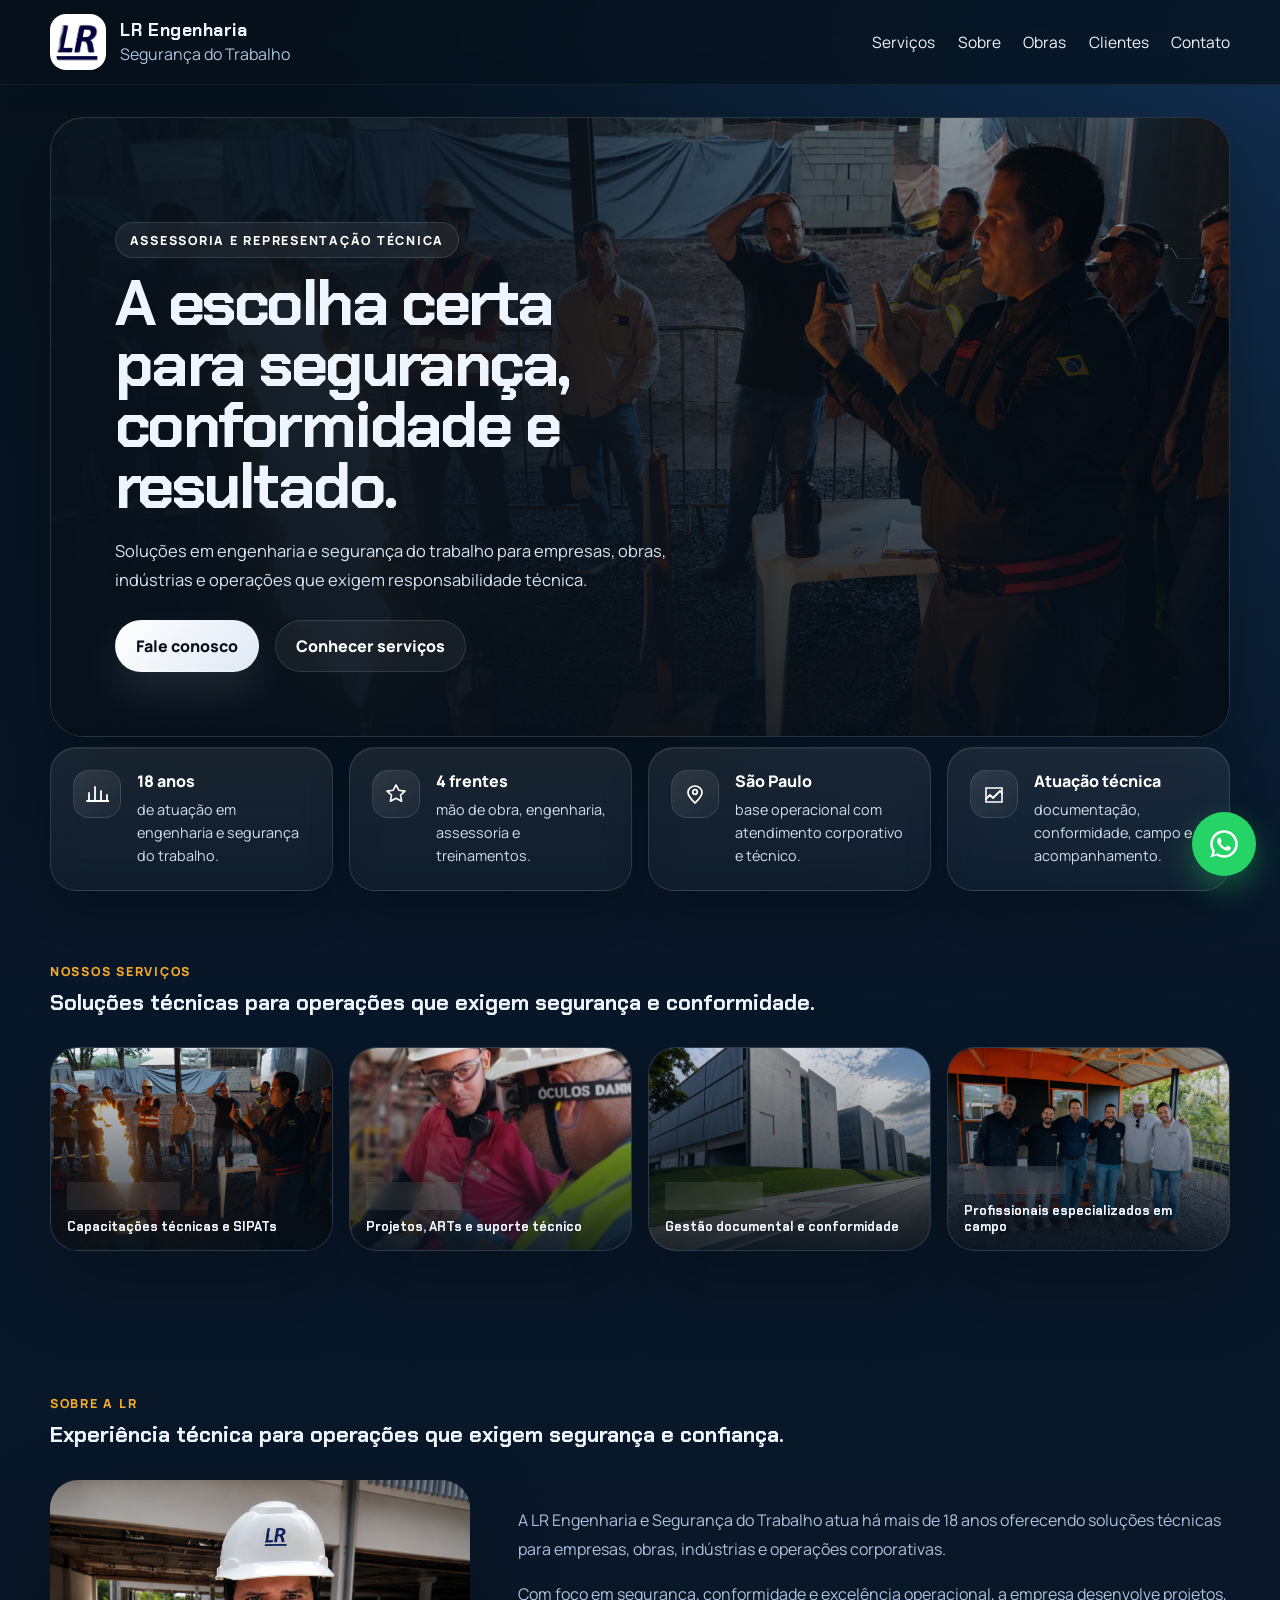
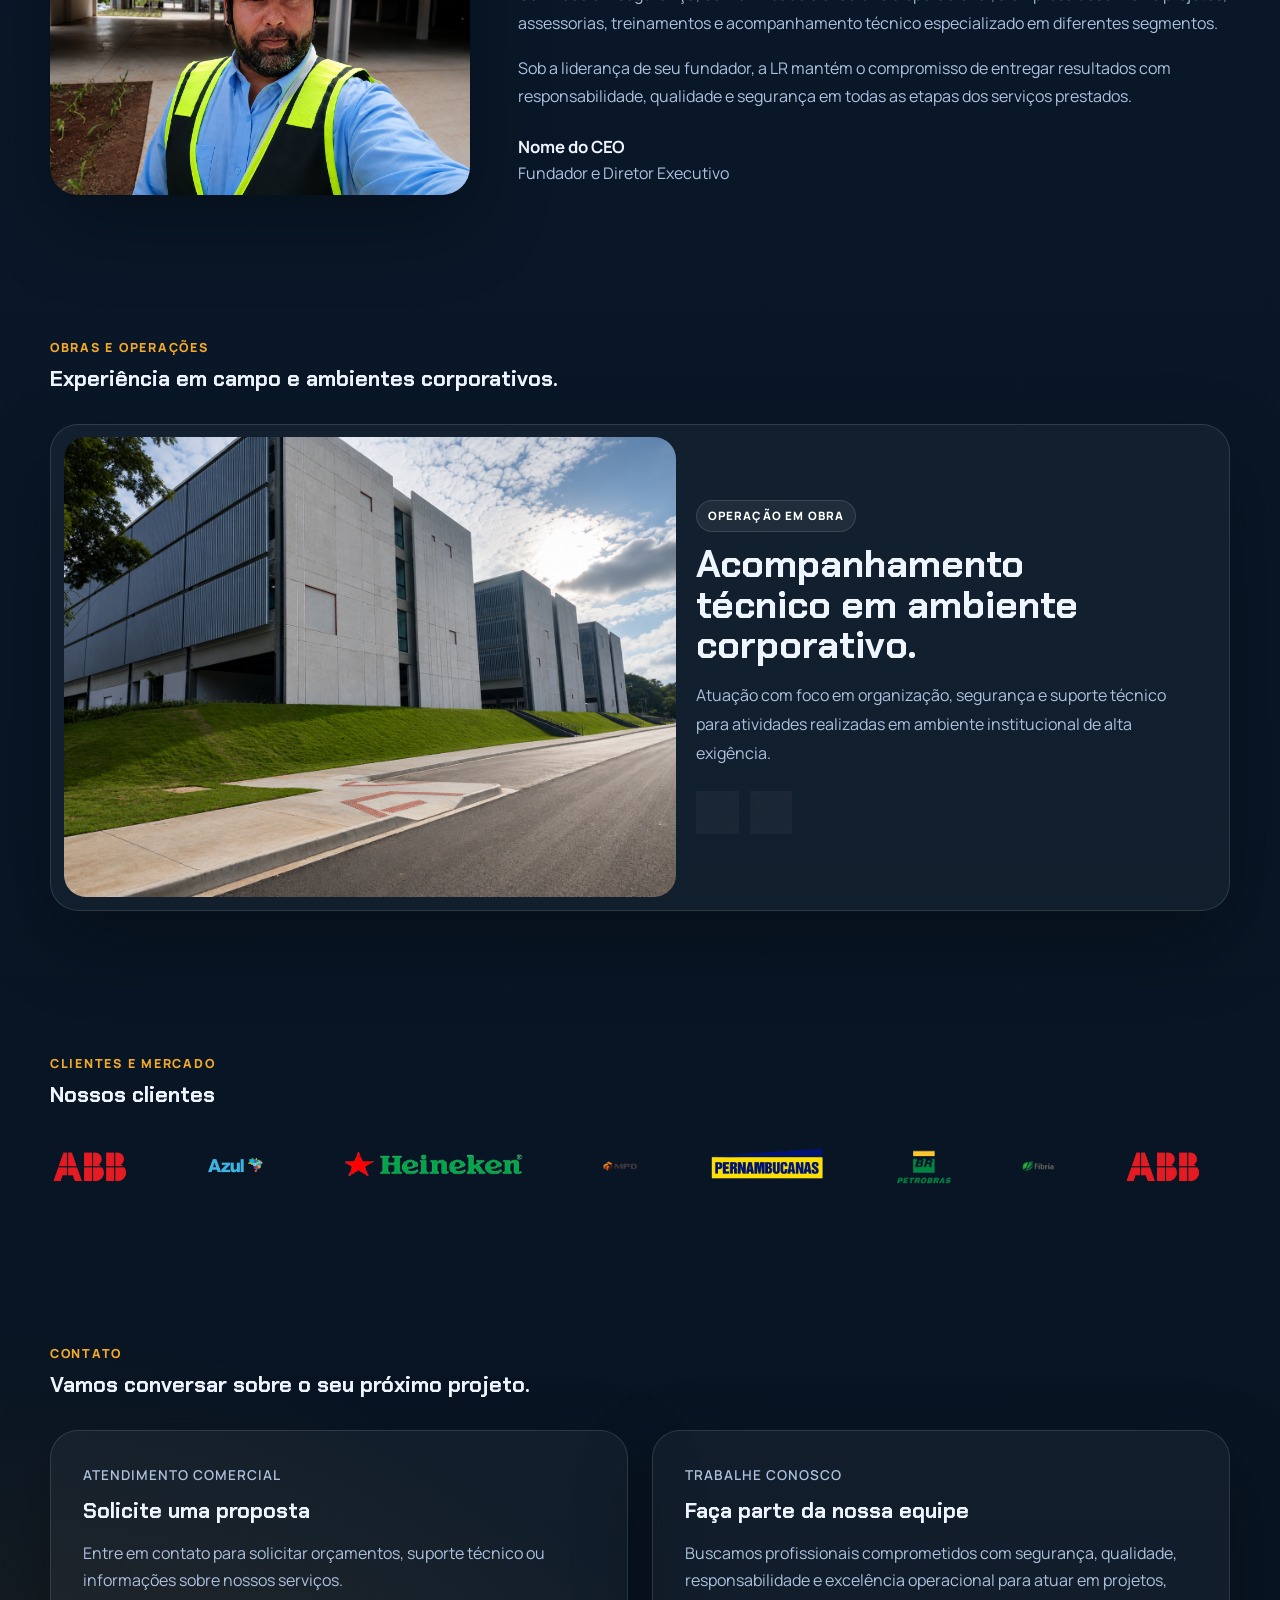
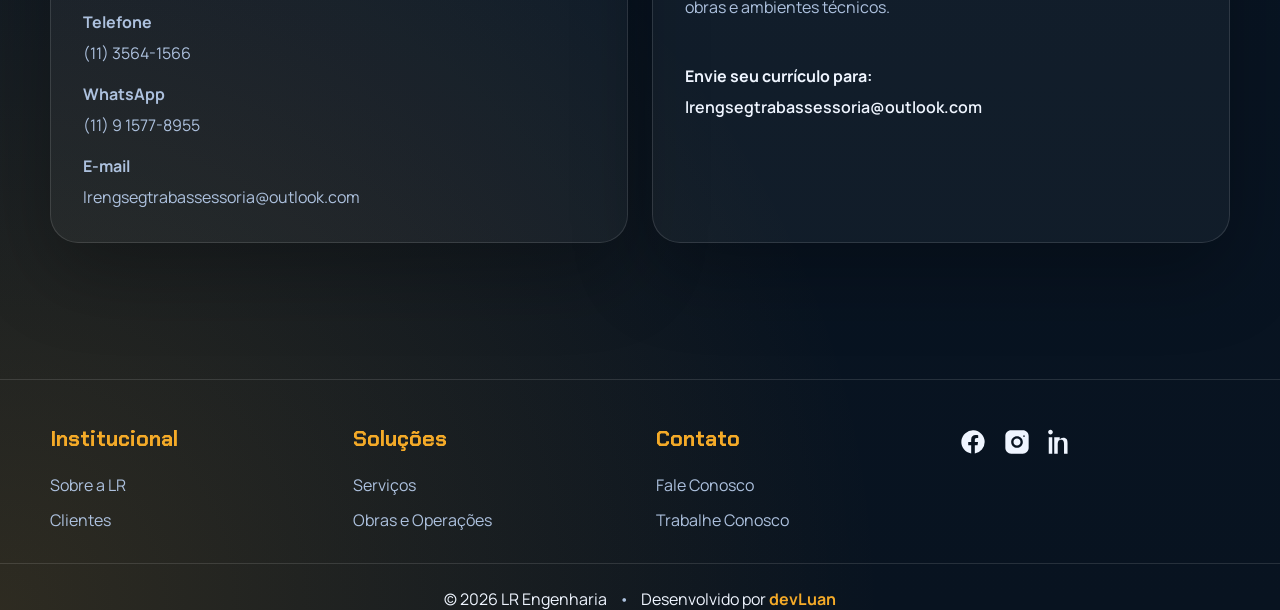
==== commit 00563f39: "melhora home, footer, contato e padronizacao visual" ====
--- a/index.html
+++ b/index.html
@@ -35,7 +35,7 @@
 
   <header class="site-header">
     <div class="container header-inner">
-      <a class="brand" href="./index.html" aria-label="LR Engenharia e Segurança do Trabalho">
+      <a class="brand" href="#inicio" aria-label="LR Engenharia e Segurança do Trabalho">
         <img src="./assets/logo/logo-lr.jfif" alt="Logo LR Engenharia">
 
         <div class="brand-copy">
@@ -50,13 +50,12 @@
         <span></span>
       </button>
 
-      <nav class="primary-nav" id="primary-nav" aria-label="Principal">
-        <a href="./index.html">Início</a>
-        <a href="./pages/sobre.html">Sobre</a>
-        <a href="./pages/servicos.html">Serviços</a>
-        <a href="./pages/obras.html">Obras</a>
-        <a href="./pages/clientes.html">Clientes</a>
-        <a href="./pages/contato.html">Contato</a>
+      <nav class="primary-nav" id="primary-nav">
+        <a href="#servicos">Serviços</a>
+        <a href="#sobre">Sobre</a>
+        <a href="#obras">Obras</a>
+        <a href="#clientes">Clientes</a>
+        <a href="#contato">Contato</a>
       </nav>
     </div>
   </header>
@@ -87,7 +86,7 @@
                     Fale conosco
                   </a>
 
-                  <a class="button button-secondary" href="./pages/servicos.html">
+                  <a class="button button-secondary" href="#servicos">
                     Conhecer serviços
                   </a>
                 </div>
@@ -109,7 +108,7 @@
                 </p>
 
                 <div class="hero-actions">
-                  <a class="button button-primary" href="./pages/obras.html">
+                  <a class="button button-primary" href="#obras">
                     Ver obras
                   </a>
                 </div>
@@ -131,7 +130,7 @@
                 </p>
 
                 <div class="hero-actions">
-                  <a class="button button-primary" href="./pages/clientes.html">
+                  <a class="button button-primary" href="#clientes">
                     Conhecer atuação
                   </a>
                 </div>
@@ -219,9 +218,6 @@
             <h3>Soluções técnicas para operações que exigem segurança e conformidade.</h3>
           </div>
 
-          <a class="button button-secondary" href="./pages/servicos.html">
-            Ver todos os serviços
-          </a>
         </div>
 
         <div class="services-feature-grid">
@@ -274,9 +270,6 @@
             <h3>Experiência técnica para operações que exigem segurança e confiança.</h3>
           </div>
 
-          <a class="button button-secondary" href="./pages/sobre.html">
-            Conhecer a empresa
-          </a>
         </div>
 
         <div class="leadership-grid">
@@ -323,12 +316,9 @@
         <div class="section-heading section-heading-inline">
           <div>
             <p class="eyebrow">Obras e operações</p>
-            <h2>Experiência em campo e ambientes corporativos.</h2>
-          </div>
-
-          <a class="button button-secondary" href="./pages/obras.html">
-            Ver todas as obras
-          </a>
+            <h3>Experiência em campo e ambientes corporativos.</h3>
+          </div>
+
         </div>
 
         <div class="work-slider">
@@ -459,7 +449,6 @@
 
         <div class="clients-marquee" aria-label="Logos de clientes atendidos">
           <div class="clients-track">
-            <img class="client-logo active">
 
             <img src="./assets/logoClientes/logoABB-T.png" alt="Cliente LR Engenharia">
 
@@ -502,65 +491,163 @@
 
     </section>
 
-    <!-- CONTATO RESUMIDO -->
-    <section class="section cta" id="contato">
-      <div class="container cta-panel">
-        <div>
-          <p class="eyebrow">Contato</p>
-
-          <h2>Precisa de apoio técnico em engenharia e segurança do trabalho?</h2>
-
-          <p>
-            Fale com a LR Engenharia e solicite uma proposta para sua empresa,
-            obra ou operação.
-          </p>
-        </div>
-
-        <div class="contact-card">
-          <a class="button button-primary" href="https://wa.me/5511915778955" target="_blank" rel="noreferrer">
-            Falar no WhatsApp
-          </a>
-
-          <ul>
-            <li><strong>Telefone:</strong> (11) 3564-1566</li>
-            <li><strong>WhatsApp:</strong> (11) 9 1577-8955</li>
-            <li><strong>E-mail:</strong> lrengsegtrabassessoria@outlook.com</li>
-          </ul>
-
-          <div class="social-links" aria-label="Redes sociais da empresa">
-            <a href="https://www.instagram.com/lr.eng10/" target="_blank" rel="noreferrer">Instagram</a>
-
-            <a href="https://www.linkedin.com/in/lr-engenharia-e-seguran%C3%A7a-trabalho-809b781a6/" target="_blank"
-              rel="noreferrer">
-              LinkedIn
-            </a>
-          </div>
-
-          <a class="button button-secondary" href="./pages/contato.html">
-            Ver página de contato
-          </a>
-        </div>
+    <!-- CONTATO -->
+    <section class="section contact" id="contato">
+      <div class="container">
+
+        <div class="section-heading section-heading-inline">
+          <div>
+            <p class="eyebrow">Contato</p>
+            <h3>Vamos conversar sobre o seu próximo projeto.</h3>
+          </div>
+        </div>
+
+        <div class="contact-grid">
+
+          <!-- CARD COMERCIAL -->
+          <article class="contact-card">
+            <span class="contact-tag">Atendimento Comercial</span>
+
+            <h3>Solicite uma proposta</h3>
+
+            <p>
+              Entre em contato para solicitar orçamentos,
+              suporte técnico ou informações sobre nossos serviços.
+            </p>
+
+            <ul class="contact-list">
+              <li>
+                <strong>Telefone</strong>
+                <span>(11) 3564-1566</span>
+              </li>
+
+              <li>
+                <strong>WhatsApp</strong>
+                <span>(11) 9 1577-8955</span>
+              </li>
+
+              <li>
+                <strong>E-mail</strong>
+                <span>lrengsegtrabassessoria@outlook.com</span>
+              </li>
+            </ul>
+          </article>
+
+          <!-- CARD CURRÍCULOS -->
+          <article class="contact-card">
+            <span class="contact-tag">Trabalhe Conosco</span>
+
+            <h3>Faça parte da nossa equipe</h3>
+
+            <p>
+              Buscamos profissionais comprometidos com segurança, qualidade,
+              responsabilidade e excelência operacional para atuar em projetos,
+              obras e ambientes técnicos.<br><br>
+            </p>
+
+            <div class="career-box">
+              <strong>Envie seu currículo para:</strong>
+
+              <a href="mailto:lrengsegtrabassessoria@outlook.com">
+                lrengsegtrabassessoria@outlook.com
+              </a>
+            </div>
+          </article>
+
+        </div>
+
       </div>
     </section>
-
   </main>
 
   <footer class="site-footer">
-    <div class="container footer-inner">
-      <p>LR Engenharia e Segurança do Trabalho</p>
-      <p><span id="current-year"></span> • Base em São Paulo, atendimento corporativo e técnico.</p>
+
+    <div class="container footer-grid">
+
+      <div class="footer-column">
+        <h3>Institucional</h3>
+        <a href="#sobre">Sobre a LR</a>
+        <a href="#clientes">Clientes</a>
+      </div>
+
+      <div class="footer-column">
+        <h3>Soluções</h3>
+        <a href="#servicos">Serviços</a>
+        <a href="#obras">Obras e Operações</a>
+      </div>
+
+      <div class="footer-column">
+        <h3>Contato</h3>
+        <a href="#contato">Fale Conosco</a>
+        <a href="#contato">Trabalhe Conosco</a>
+      </div>
+
+      <div class="footer-social">
+
+        <!-- Facebook -->
+        <a href="LINK_FACEBOOK" target="_blank" rel="noreferrer" aria-label="Facebook">
+
+          <svg viewBox="0 0 24 24" fill="currentColor">
+            <path
+              d="M22 12a10 10 0 1 0-11.56 9.88v-6.99H7.9V12h2.54V9.8c0-2.5 1.49-3.88 3.77-3.88 1.09 0 2.23.19 2.23.19v2.46h-1.26c-1.24 0-1.62.77-1.62 1.56V12h2.77l-.44 2.89h-2.33v6.99A10 10 0 0 0 22 12z" />
+          </svg>
+
+        </a>
+
+        <!-- Instagram -->
+        <a href="https://www.instagram.com/lr.eng10/" target="_blank" rel="noreferrer" aria-label="Instagram">
+
+          <!-- SVG Instagram -->
+          <svg viewBox="0 0 24 24" fill="currentColor">
+            <path
+              d="M7 2C4.2 2 2 4.2 2 7V17C2 19.8 4.2 22 7 22H17C19.8 22 22 19.8 22 17V7C22 4.2 19.8 2 17 2H7ZM18 6.3C18.4 6.3 18.7 6.6 18.7 7C18.7 7.4 18.4 7.7 18 7.7C17.6 7.7 17.3 7.4 17.3 7C17.3 6.6 17.6 6.3 18 6.3ZM12 7C14.8 7 17 9.2 17 12C17 14.8 14.8 17 12 17C9.2 17 7 14.8 7 12C7 9.2 9.2 7 12 7ZM12 9C10.3 9 9 10.3 9 12C9 13.7 10.3 15 12 15C13.7 15 15 13.7 15 12C15 10.3 13.7 9 12 9Z" />
+          </svg>
+
+        </a>
+
+        <!-- LinkedIn -->
+        <a href="https://www.linkedin.com/in/lr-engenharia-e-seguran%C3%A7a-trabalho-809b781a6/" target="_blank"
+          rel="noreferrer" aria-label="LinkedIn">
+
+          <svg viewBox="0 0 24 24" fill="currentColor">
+            <path
+              d="M4.98 3.5C4.98 4.6 4.1 5.5 3 5.5C1.9 5.5 1 4.6 1 3.5C1 2.4 1.9 1.5 3 1.5C4.1 1.5 4.98 2.4 4.98 3.5ZM1.5 8H4.5V22H1.5V8ZM8 8H10.9V9.9H10.94C11.34 9.14 12.34 8.34 13.84 8.34C17 8.34 17.6 10.34 17.6 13V22H14.6V14.3C14.6 12.46 14.56 10.1 12.1 10.1C9.6 10.1 9.2 12.06 9.2 14.16V22H6.2V8H8Z" />
+          </svg>
+
+        </a>
+
+      </div>
+
     </div>
+
+    <div class="footer-bottom">
+      <p>© <span id="current-year"></span> LR Engenharia</p>
+
+      <span class="footer-separator">•</span>
+
+      <p>
+        Desenvolvido por
+        <a href="https://www.linkedin.com/in/luan-pereira-24a8ba86/" target="_blank">
+          devLuan
+        </a>
+      </p>
+    </div>
+
   </footer>
 
   <a class="whatsapp-float" href="https://wa.me/5511915778955" target="_blank" rel="noreferrer"
     aria-label="Falar no WhatsApp">
-    WhatsApp
+
+    <svg viewBox="0 0 32 32" aria-hidden="true">
+      <path fill="currentColor"
+        d="M16 3C8.82 3 3 8.82 3 16c0 2.57.75 5.08 2.17 7.24L3 29l5.94-2.13A12.94 12.94 0 0 0 16 29c7.18 0 13-5.82 13-13S23.18 3 16 3Zm0 23.64c-2.04 0-4.03-.55-5.77-1.6l-.41-.24-3.52 1.26 1.29-3.43-.27-.43A10.56 10.56 0 1 1 16 26.64Zm5.79-7.91c-.32-.16-1.91-.94-2.21-1.04-.29-.11-.51-.16-.72.16-.21.31-.82 1.04-1 1.25-.18.21-.37.23-.69.08-.32-.16-1.34-.49-2.56-1.57-.95-.85-1.59-1.89-1.78-2.21-.19-.31-.02-.48.14-.64.14-.14.32-.37.48-.55.16-.19.21-.32.32-.53.11-.21.05-.4-.03-.56-.08-.16-.72-1.74-.99-2.38-.26-.63-.53-.54-.72-.55h-.61c-.21 0-.56.08-.85.4-.29.31-1.12 1.09-1.12 2.66s1.15 3.09 1.31 3.3c.16.21 2.25 3.43 5.45 4.81.76.33 1.36.53 1.83.68.77.24 1.47.2 2.02.12.62-.09 1.91-.78 2.18-1.53.27-.75.27-1.39.19-1.53-.08-.13-.29-.21-.61-.37Z" />
+    </svg>
+
   </a>
 
   <script src="./js/menu.js"></script>
   <script src="./js/slider.js"></script>
   <script src="./js/works-slider.js"></script>
-  <script src="./js/clientes-slider.js"></script>
   <script src="./js/main.js"></script>
 </body>
 
--- a/css/global.css
+++ b/css/global.css
@@ -55,7 +55,7 @@
 }
 
 .section {
-    padding: 5.5rem 0;
+    padding: 4.5rem 0;
 }
 
 h1,
@@ -117,4 +117,16 @@
 .button-secondary {
     border-color: var(--line);
     background: rgba(255, 255, 255, 0.03);
+}
+
+.section-heading {
+    margin-bottom: 2rem;
+}
+
+.section-heading h2 {
+    margin: 0;
+}
+
+.section-heading .eyebrow {
+    margin-bottom: 0.75rem;
 }
--- a/css/contact.css
+++ b/css/contact.css
@@ -1,57 +1,100 @@
-.cta-panel {
+.contact .section-heading p:not(.eyebrow) {
+    max-width: 62ch;
+    margin-top: 1rem;
+    line-height: 1.7;
+    color: var(--muted);
+}
+
+.contact .section-heading .eyebrow {
+    color: var(--accent);
+}
+
+.contact-grid {
     display: grid;
-    grid-template-columns: 0.95fr 1.05fr;
-    align-items: center;
-    gap: 2rem;
+    grid-template-columns: repeat(2, 1fr);
+    gap: 1.5rem;
 
+    margin-top: 2rem;
+    width: 100%;
+}
+
+.contact-card {
+    width: 100%;
     padding: 2rem;
-    border-radius: 34px;
 
+    border-radius: 28px;
     border: 1px solid var(--line);
+
     background: var(--card);
     box-shadow: var(--shadow);
 }
 
-.cta-panel p {
-    margin: 0;
-    line-height: 1.8;
+.contact-tag {
+    display: inline-block;
+    margin-bottom: 1rem;
+
     color: var(--muted);
+    font-size: 0.85rem;
+    font-weight: 600;
+    text-transform: uppercase;
+    letter-spacing: 1px;
 }
 
-.contact-card {
-    justify-self: end;
-
-    width: min(100%, 430px);
-
-    padding: 1.5rem;
-    border-radius: 28px;
-
-    border: 1px solid var(--line);
-
-    background: rgba(255, 255, 255, 0.05);
+.contact-card h3 {
+    margin-bottom: 0.5rem;
 }
 
-.contact-card ul {
+.contact-card p {
+    margin-bottom: 1rem;
+    color: var(--muted);
+    line-height: 1.7;
+}
+
+.contact-list {
     display: grid;
-    gap: 0.85rem;
-    margin: 1.25rem 0 0;
+    gap: 1rem;
+
+    margin: 0;
     padding: 0;
+
     list-style: none;
 }
 
-.contact-card li {
+.contact-list li {
+    display: flex;
+    flex-direction: column;
+    gap: 0.3rem;
+
     color: var(--muted);
     line-height: 1.6;
+}
+
+.career-box {
+    display: flex;
+    flex-direction: column;
+    gap: 0.6rem;
+
+    margin-top: 1rem;
+}
+
+.career-box a {
+    color: var(--text);
+    font-weight: 600;
 }
 
 .social-links {
     display: flex;
     flex-wrap: wrap;
     gap: 0.9rem;
+
     margin-top: 1.25rem;
 }
 
 .social-links a {
     color: var(--accent);
     font-weight: 700;
+}
+
+.contact .eyebrow {
+    color: var(--accent);
 }
--- a/css/footer.css
+++ b/css/footer.css
@@ -1,13 +1,70 @@
 .site-footer {
-    padding: 1.5rem 0 5rem;
+    margin-top: 4rem;
+    padding-top: 3rem;
+
+    border-top: 1px solid var(--line);
 }
 
-.footer-inner {
+.footer-grid {
+    display: grid;
+    grid-template-columns: repeat(4, 1fr);
+
+    gap: 2rem;
+}
+
+.footer-column {
     display: flex;
+    flex-direction: column;
+    gap: 0.8rem;
+}
+
+.footer-column h3 {
+    margin-bottom: 0.6rem;
+    color: var(--accent);
+}
+
+.footer-column a {
+    color: var(--muted);
+}
+
+.footer-social {
+    display: flex;
+    gap: 1rem;
+    align-items: flex-start;
+}
+
+.footer-social a {
+    color: var(--text);
+}
+
+.footer-social svg {
+    width: 28px;
+    height: 28px;
+}
+
+.footer-bottom {
+    display: flex;
+    justify-content: center;
+    align-items: center;
     flex-wrap: wrap;
-    justify-content: space-between;
-    gap: 0.5rem 1rem;
-    border-top: 1px solid rgba(255, 255, 255, 0.08);
+
+    gap: 0.75rem;
+
+    margin-top: 2rem;
     padding-top: 1.5rem;
+
+    border-top: 1px solid var(--line);
+}
+
+.footer-bottom p {
+    margin: 0;
+}
+
+.footer-bottom a {
+    color: var(--accent);
+    font-weight: 700;
+}
+
+.footer-separator {
     color: var(--muted);
 }
--- a/css/whatsapp.css
+++ b/css/whatsapp.css
@@ -1,21 +1,28 @@
 .whatsapp-float {
     position: fixed;
-    right: 1rem;
-    bottom: 1rem;
-    z-index: 18;
 
-    display: inline-flex;
+    right: 24px;
+    bottom: 24px;
+
+    width: 64px;
+    height: 64px;
+
+    display: flex;
     align-items: center;
     justify-content: center;
 
-    min-height: 52px;
-    padding: 0.85rem 1.15rem;
+    border-radius: 50%;
 
-    border-radius: 999px;
+    background: #25D366;
 
-    color: #04111d;
-    font-weight: 800;
+    color: white;
 
-    background: linear-gradient(135deg, #2fe17d, #9dfac7);
-    box-shadow: 0 22px 40px rgba(0, 0, 0, 0.25);
+    box-shadow: 0 12px 30px rgba(37, 211, 102, 0.35);
+
+    z-index: 999;
+}
+
+.whatsapp-float svg {
+    width: 34px;
+    height: 34px;
 }
--- a/css/responsive.css
+++ b/css/responsive.css
@@ -232,4 +232,12 @@
         margin: 0 auto;
     }
 
+}
+
+@media (max-width: 900px) {
+
+    .contact-grid {
+        grid-template-columns: 1fr;
+    }
+
 }
